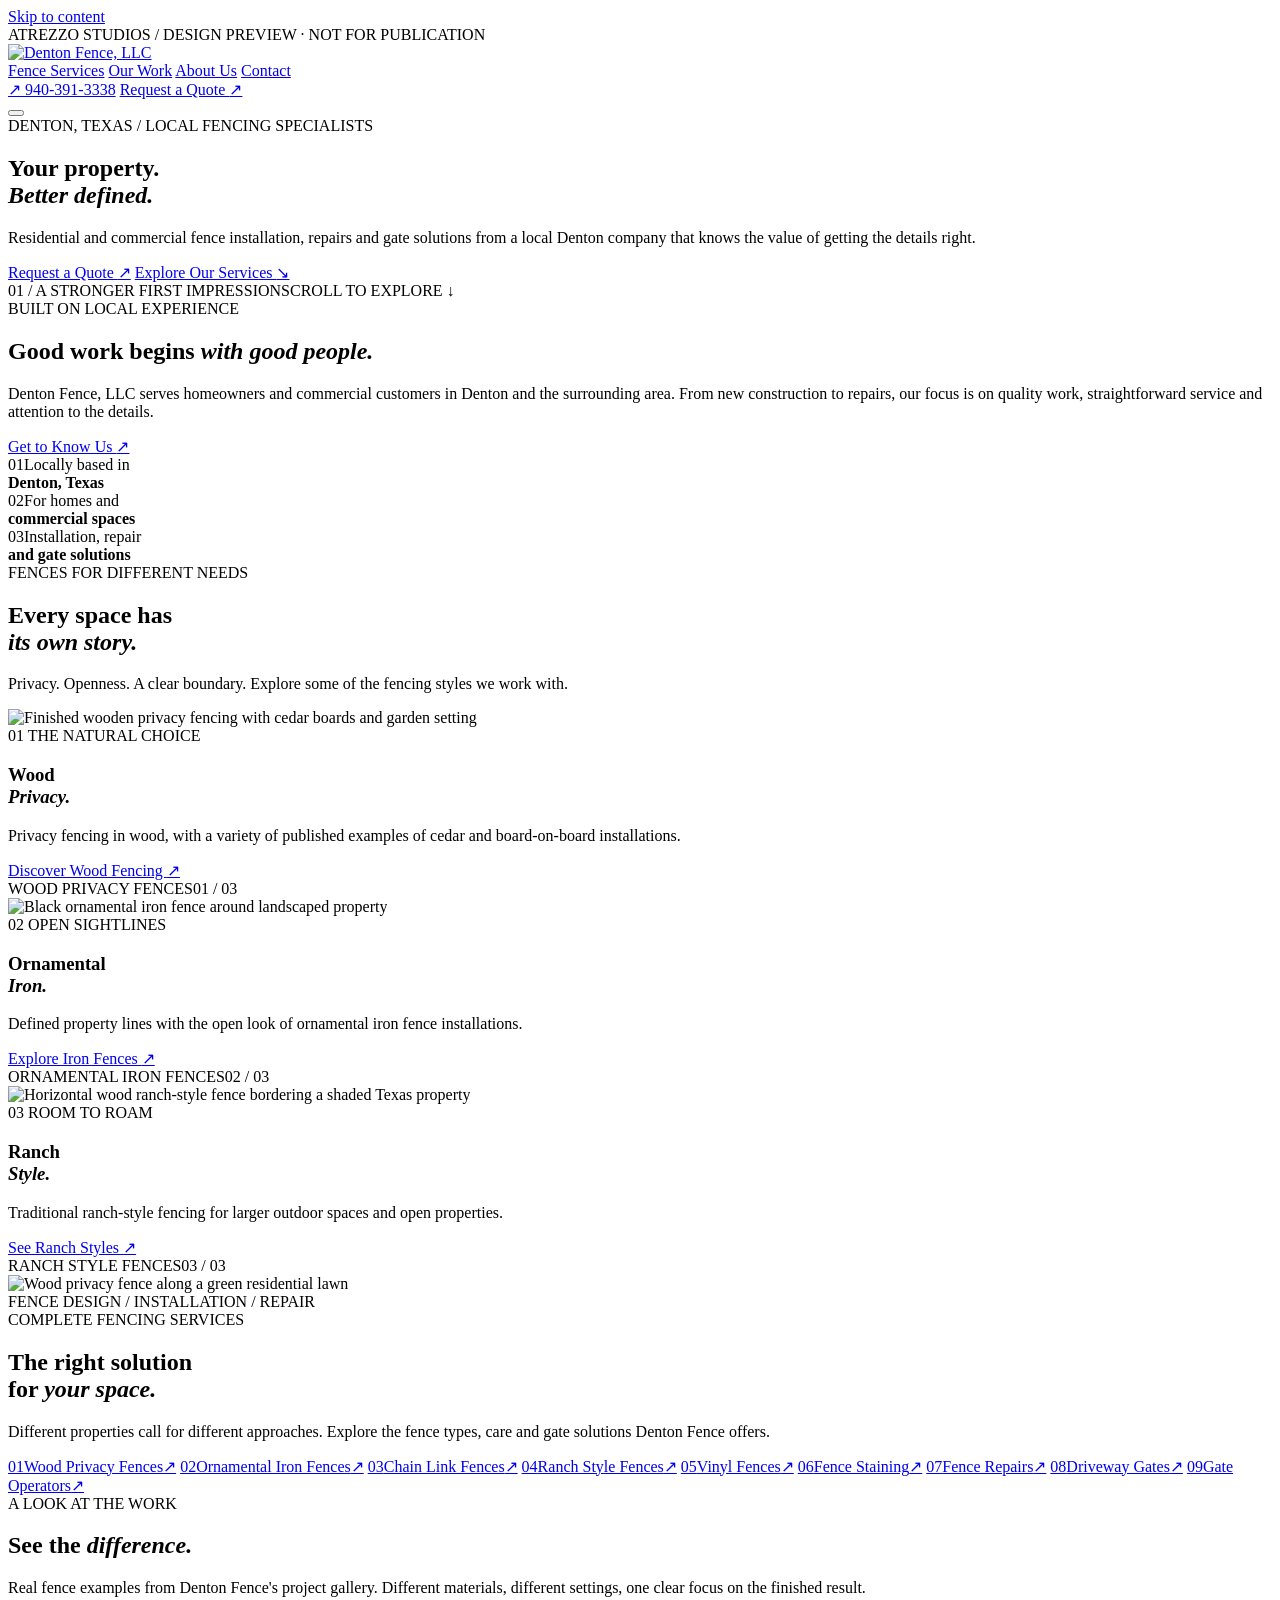
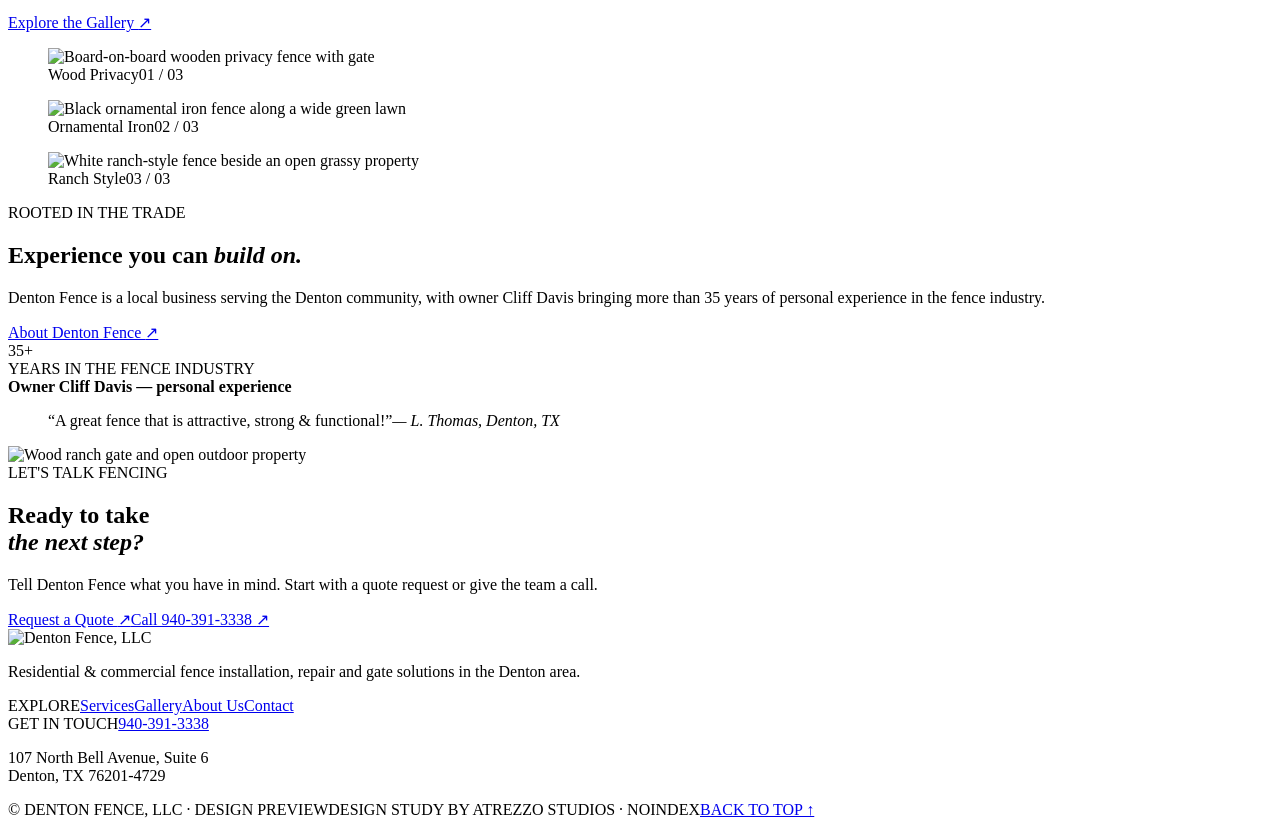
==== index.html @ 05d43ccb "feat: commit five primary pages including approved home" ====
<!DOCTYPE html>

<html lang="en">
<head>
<meta charset="utf-8"/>
<meta content="width=device-width, initial-scale=1" name="viewport"/>
<meta content="#0c3327" name="theme-color"/>
<meta content="noindex,nofollow,noarchive" name="robots"/>
<meta content="Explore a design preview for Denton Fence, LLC: residential and commercial fence installation, repair, gates, and fencing materials in Denton, Texas." name="description"/>
<meta content="Denton Fence, LLC | Home Design Preview" property="og:title"/>
<meta content="Atrezzo Studios design study. Not an authorized public website." property="og:description"/>
<meta content="website" property="og:type"/>
<meta content="assets/images/denton-tx-cedar-privacy-fence-hero.webp" property="og:image"/>
<title>Denton Fence, LLC — Fence Installation &amp; Repair in Denton, TX | Design Preview</title>
<link as="image" fetchpriority="high" href="assets/images/denton-tx-cedar-privacy-fence-hero.webp" rel="preload"/>
<link href="assets/styles.css" rel="stylesheet"/>
<script defer="" src="assets/app.js"></script>
</head>
<body>
<a class="skip-link" href="#main">Skip to content</a>
<div class="demo-notice" role="note">ATREZZO STUDIOS / DESIGN PREVIEW · NOT FOR PUBLICATION</div>
<header class="site-header" id="top">
<div class="header-inner">
<a aria-label="Denton Fence, LLC — home" class="brand" href="./">
<img alt="Denton Fence, LLC" decoding="async" height="128" src="assets/images/denton-fence-original-logo.png" width="250"/>
</a>
<nav aria-label="Main navigation" class="desktop-nav">
<a href="services/">Fence Services</a>
<a href="gallery/">Our Work</a>
<a href="about-us/">About Us</a>
<a href="contact/#quote-form">Contact</a>
</nav>
<div class="header-actions">
<a aria-label="Call Denton Fence at 940 391 3338" class="header-phone" href="tel:+19403913338"><span aria-hidden="true" class="phone-icon">↗</span> 940-391-3338</a>
<a class="header-cta" href="contact/#quote-form">Request a Quote <span aria-hidden="true">↗</span></a>
</div>
<button aria-controls="mobile-menu" aria-expanded="false" aria-label="Open navigation" class="menu-toggle" type="button"><span></span><span></span></button>
</div>
<nav aria-label="Mobile navigation" class="mobile-nav" hidden="" id="mobile-menu">
<a href="services/">Fence Services</a><a href="gallery/">Our Work</a><a href="about-us/">About Us</a><a href="contact/#quote-form">Contact</a>
<a class="mobile-call" href="tel:+19403913338">Call 940-391-3338 <span aria-hidden="true">↗</span></a>
</nav>
</header>
<main id="main">
<section aria-labelledby="hero-title" class="hero">
<div aria-hidden="true" class="hero-picture"></div>
<div aria-hidden="true" class="hero-shade"></div>
<div class="hero-content container">
<div class="eyebrow light"><span class="eyebrow-line"></span> DENTON, TEXAS <span class="eyebrow-dot">/</span> LOCAL FENCING SPECIALISTS</div>
<h1 id="hero-title">Your property.<br/><em>Better defined.</em></h1>
<p>Residential and commercial fence installation, repairs and gate solutions from a local Denton company that knows the value of getting the details right.</p>
<div class="hero-buttons">
<a class="button button-cream" href="contact/#quote-form">Request a Quote <span aria-hidden="true">↗</span></a>
<a class="button button-text-light" href="services/">Explore Our Services <span aria-hidden="true">↘</span></a>
</div>
</div>
<div class="hero-footer container"><span class="hero-position">01 / A STRONGER FIRST IMPRESSION</span><span class="hero-scroll">SCROLL TO EXPLORE <span aria-hidden="true" class="scroll-mark">↓</span></span></div>
<div aria-hidden="true" class="hero-bottom-rule"></div>
</section>
<section aria-labelledby="intro-title" class="intro section-pad" id="about">
<div class="container intro-grid">
<div class="intro-lead reveal">
<div class="eyebrow dark"><span class="eyebrow-line"></span> BUILT ON LOCAL EXPERIENCE</div>
<h2 id="intro-title">Good work begins <em>with good people.</em></h2>
</div>
<div class="intro-details reveal">
<p class="intro-main">Denton Fence, LLC serves homeowners and commercial customers in Denton and the surrounding area. From new construction to repairs, our focus is on quality work, straightforward service and attention to the details.</p>
<a class="text-link" href="about-us/">Get to Know Us <span aria-hidden="true">↗</span></a>
</div>
</div>
<div aria-label="Business facts" class="container intro-signals reveal">
<div><span class="signal-index">01</span><span>Locally based in<br/><strong>Denton, Texas</strong></span></div>
<div><span class="signal-index">02</span><span>For homes and<br/><strong>commercial spaces</strong></span></div>
<div><span class="signal-index">03</span><span>Installation, repair<br/><strong>and gate solutions</strong></span></div>
</div>
</section>
<section aria-labelledby="chapters-title" class="chapter-intro" id="services">
<div class="container chapter-heading">
<div class="eyebrow dark"><span class="eyebrow-line"></span> FENCES FOR DIFFERENT NEEDS</div>
<h2 id="chapters-title">Every space has<br/><em>its own story.</em></h2>
<p>Privacy. Openness. A clear boundary. Explore some of the fencing styles we work with.</p>
</div>
</section>
<div aria-label="Featured fencing styles" class="chapter-sequence">
<section aria-labelledby="chapter-wood-title" class="chapter chapter-wood" data-zoom="">
<img alt="Finished wooden privacy fencing with cedar boards and garden setting" class="chapter-photo" height="1050" loading="lazy" src="assets/images/denton-wood-privacy-fence-detail.webp" width="1400"/>
<div class="chapter-overlay"></div>
<div class="chapter-copy container">
<span class="chapter-counter">01 <span class="chapter-divider"></span> THE NATURAL CHOICE</span>
<h3 id="chapter-wood-title">Wood<br/><em>Privacy.</em></h3>
<p>Privacy fencing in wood, with a variety of published examples of cedar and board-on-board installations.</p>
<a class="scene-link" href="services/wood-privacy-fences/">Discover Wood Fencing <span aria-hidden="true">↗</span></a>
</div>
<div class="chapter-bottom container"><span>WOOD PRIVACY FENCES</span><span>01 / 03</span></div>
</section>
<section aria-labelledby="chapter-iron-title" class="chapter chapter-iron" data-zoom="">
<img alt="Black ornamental iron fence around landscaped property" class="chapter-photo" height="756" loading="lazy" src="assets/images/denton-ornamental-iron-fencing.webp" width="1008"/>
<div class="chapter-overlay"></div>
<div class="chapter-copy container">
<span class="chapter-counter">02 <span class="chapter-divider"></span> OPEN SIGHTLINES</span>
<h3 id="chapter-iron-title">Ornamental<br/><em>Iron.</em></h3>
<p>Defined property lines with the open look of ornamental iron fence installations.</p>
<a class="scene-link" href="services/ornamental-iron-fences/">Explore Iron Fences <span aria-hidden="true">↗</span></a>
</div>
<div class="chapter-bottom container"><span>ORNAMENTAL IRON FENCES</span><span>02 / 03</span></div>
</section>
<section aria-labelledby="chapter-ranch-title" class="chapter chapter-ranch" data-zoom="">
<img alt="Horizontal wood ranch-style fence bordering a shaded Texas property" class="chapter-photo" height="860" loading="lazy" src="assets/images/north-texas-ranch-style-wood-fence.webp" width="1147"/>
<div class="chapter-overlay"></div>
<div class="chapter-copy container">
<span class="chapter-counter">03 <span class="chapter-divider"></span> ROOM TO ROAM</span>
<h3 id="chapter-ranch-title">Ranch<br/><em>Style.</em></h3>
<p>Traditional ranch-style fencing for larger outdoor spaces and open properties.</p>
<a class="scene-link" href="services/ranch-style-fences/">See Ranch Styles <span aria-hidden="true">↗</span></a>
</div>
<div class="chapter-bottom container"><span>RANCH STYLE FENCES</span><span>03 / 03</span></div>
</section>
</div>
<section aria-labelledby="service-title" class="services-overview section-pad" id="service-list">
<div class="container service-grid">
<div class="service-portrait reveal">
<img alt="Wood privacy fence along a green residential lawn" height="960" loading="lazy" src="assets/images/denton-wood-fence-installation.webp" width="1280"/>
<div class="service-portrait-caption">FENCE DESIGN / INSTALLATION / REPAIR</div>
</div>
<div class="service-content">
<div class="eyebrow dark reveal"><span class="eyebrow-line"></span> COMPLETE FENCING SERVICES</div>
<h2 class="reveal" id="service-title">The right solution<br/>for <em>your space.</em></h2>
<p class="service-intro reveal">Different properties call for different approaches. Explore the fence types, care and gate solutions Denton Fence offers.</p>
<div aria-label="All fencing services" class="service-rows">
<a class="service-row" href="services/wood-privacy-fences/"><span class="service-no">01</span><span>Wood Privacy Fences</span><span aria-hidden="true" class="service-arr">↗</span></a>
<a class="service-row" href="services/ornamental-iron-fences/"><span class="service-no">02</span><span>Ornamental Iron Fences</span><span aria-hidden="true" class="service-arr">↗</span></a>
<a class="service-row" href="services/chain-link-fences/"><span class="service-no">03</span><span>Chain Link Fences</span><span aria-hidden="true" class="service-arr">↗</span></a>
<a class="service-row" href="services/ranch-style-fences/"><span class="service-no">04</span><span>Ranch Style Fences</span><span aria-hidden="true" class="service-arr">↗</span></a>
<a class="service-row" href="services/vinyl-fences/"><span class="service-no">05</span><span>Vinyl Fences</span><span aria-hidden="true" class="service-arr">↗</span></a>
<a class="service-row" href="services/fence-staining/"><span class="service-no">06</span><span>Fence Staining</span><span aria-hidden="true" class="service-arr">↗</span></a>
<a class="service-row" href="services/fence-repairs/"><span class="service-no">07</span><span>Fence Repairs</span><span aria-hidden="true" class="service-arr">↗</span></a>
<a class="service-row" href="services/driveway-gates/"><span class="service-no">08</span><span>Driveway Gates</span><span aria-hidden="true" class="service-arr">↗</span></a>
<a class="service-row" href="services/gate-operators/"><span class="service-no">09</span><span>Gate Operators</span><span aria-hidden="true" class="service-arr">↗</span></a>
</div>
</div>
</div>
</section>
<section aria-labelledby="work-title" class="gallery section-pad" id="work">
<div class="container gallery-header reveal">
<div><div class="eyebrow dark"><span class="eyebrow-line"></span> A LOOK AT THE WORK</div><h2 id="work-title">See the <em>difference.</em></h2></div>
<div class="gallery-header-right"><p>Real fence examples from Denton Fence's project gallery. Different materials, different settings, one clear focus on the finished result.</p><a class="text-link" href="gallery/">Explore the Gallery <span aria-hidden="true">↗</span></a></div>
</div>
<div class="container gallery-grid">
<figure class="gallery-item reveal"><img alt="Board-on-board wooden privacy fence with gate" height="900" loading="lazy" src="assets/images/denton-cedar-wood-gate-gallery.webp" width="1200"/><figcaption><span>Wood Privacy</span><span>01 / 03</span></figcaption></figure>
<figure class="gallery-item reveal"><img alt="Black ornamental iron fence along a wide green lawn" height="768" loading="lazy" src="assets/images/denton-black-ornamental-iron-fence.webp" width="1024"/><figcaption><span>Ornamental Iron</span><span>02 / 03</span></figcaption></figure>
<figure class="gallery-item reveal"><img alt="White ranch-style fence beside an open grassy property" height="756" loading="lazy" src="assets/images/texas-white-ranch-fence.webp" width="1138"/><figcaption><span>Ranch Style</span><span>03 / 03</span></figcaption></figure>
</div>
</section>
<section aria-labelledby="story-title" class="story section-pad" id="our-story">
<div class="container story-grid">
<div class="story-left reveal"><div class="eyebrow light"><span class="eyebrow-line"></span> ROOTED IN THE TRADE</div><h2 id="story-title">Experience you can <em>build on.</em></h2><p>Denton Fence is a local business serving the Denton community, with owner Cliff Davis bringing more than 35 years of personal experience in the fence industry.</p><a class="light-link" href="about-us/">About Denton Fence <span aria-hidden="true">↗</span></a></div>
<div class="story-right reveal"><div class="experience">35<span>+</span></div><div class="experience-label">YEARS IN THE FENCE INDUSTRY<br/><strong>Owner Cliff Davis — personal experience</strong></div><div class="story-rule"></div><blockquote>“A great fence that is attractive, strong &amp; functional!”<cite>— L. Thomas, Denton, TX</cite></blockquote></div>
</div>
</section>
<section aria-labelledby="contact-title" class="final-cta" id="contact">
<img alt="Wood ranch gate and open outdoor property" class="cta-photo" height="756" loading="lazy" src="assets/images/denton-ranch-wood-gate.webp" width="1008"/>
<div class="cta-overlay"></div>
<div class="container cta-content reveal"><div class="eyebrow light"><span class="eyebrow-line"></span> LET'S TALK FENCING</div><h2 id="contact-title">Ready to take<br/><em>the next step?</em></h2><p>Tell Denton Fence what you have in mind. Start with a quote request or give the team a call.</p><div class="cta-buttons"><a class="button button-cream" href="contact/#quote-form">Request a Quote <span aria-hidden="true">↗</span></a><a class="button button-outline" href="tel:+19403913338">Call 940-391-3338 <span aria-hidden="true">↗</span></a></div></div>
</section>
</main>
<footer class="footer">
<div class="container footer-inner"><div class="footer-brand"><img alt="Denton Fence, LLC" height="128" loading="lazy" src="assets/images/denton-fence-original-logo.png" width="250"/><p>Residential &amp; commercial fence installation, repair and gate solutions in the Denton area.</p></div><div class="footer-links"><div><span>EXPLORE</span><a href="services/">Services</a><a href="gallery/">Gallery</a><a href="about-us/">About Us</a><a href="contact/#quote-form">Contact</a></div><div><span>GET IN TOUCH</span><a href="tel:+19403913338">940-391-3338</a><p>107 North Bell Avenue, Suite 6<br/>Denton, TX 76201-4729</p></div></div></div>
<div class="container footer-bottom"><span>© DENTON FENCE, LLC · DESIGN PREVIEW</span><span>DESIGN STUDY BY ATREZZO STUDIOS · NOINDEX</span><a href="#top">BACK TO TOP ↑</a></div>
</footer>
</body>
</html>
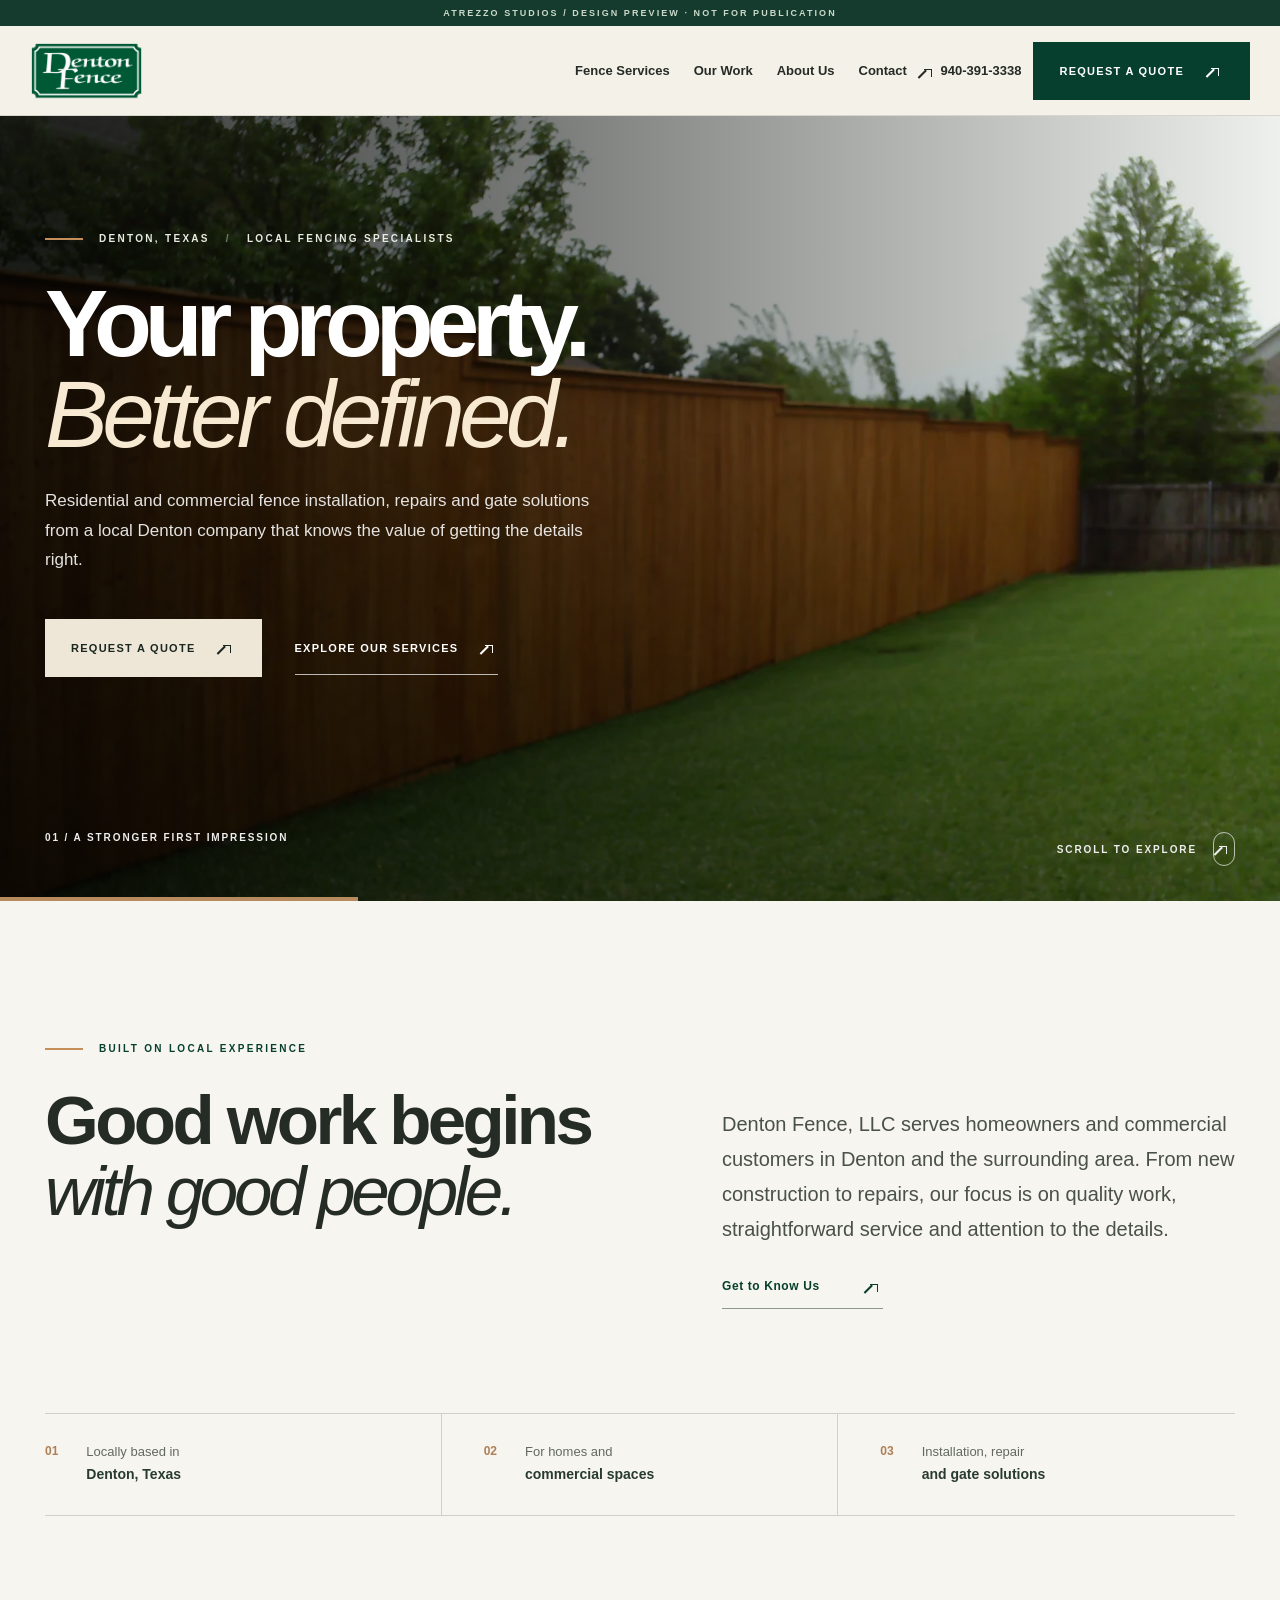
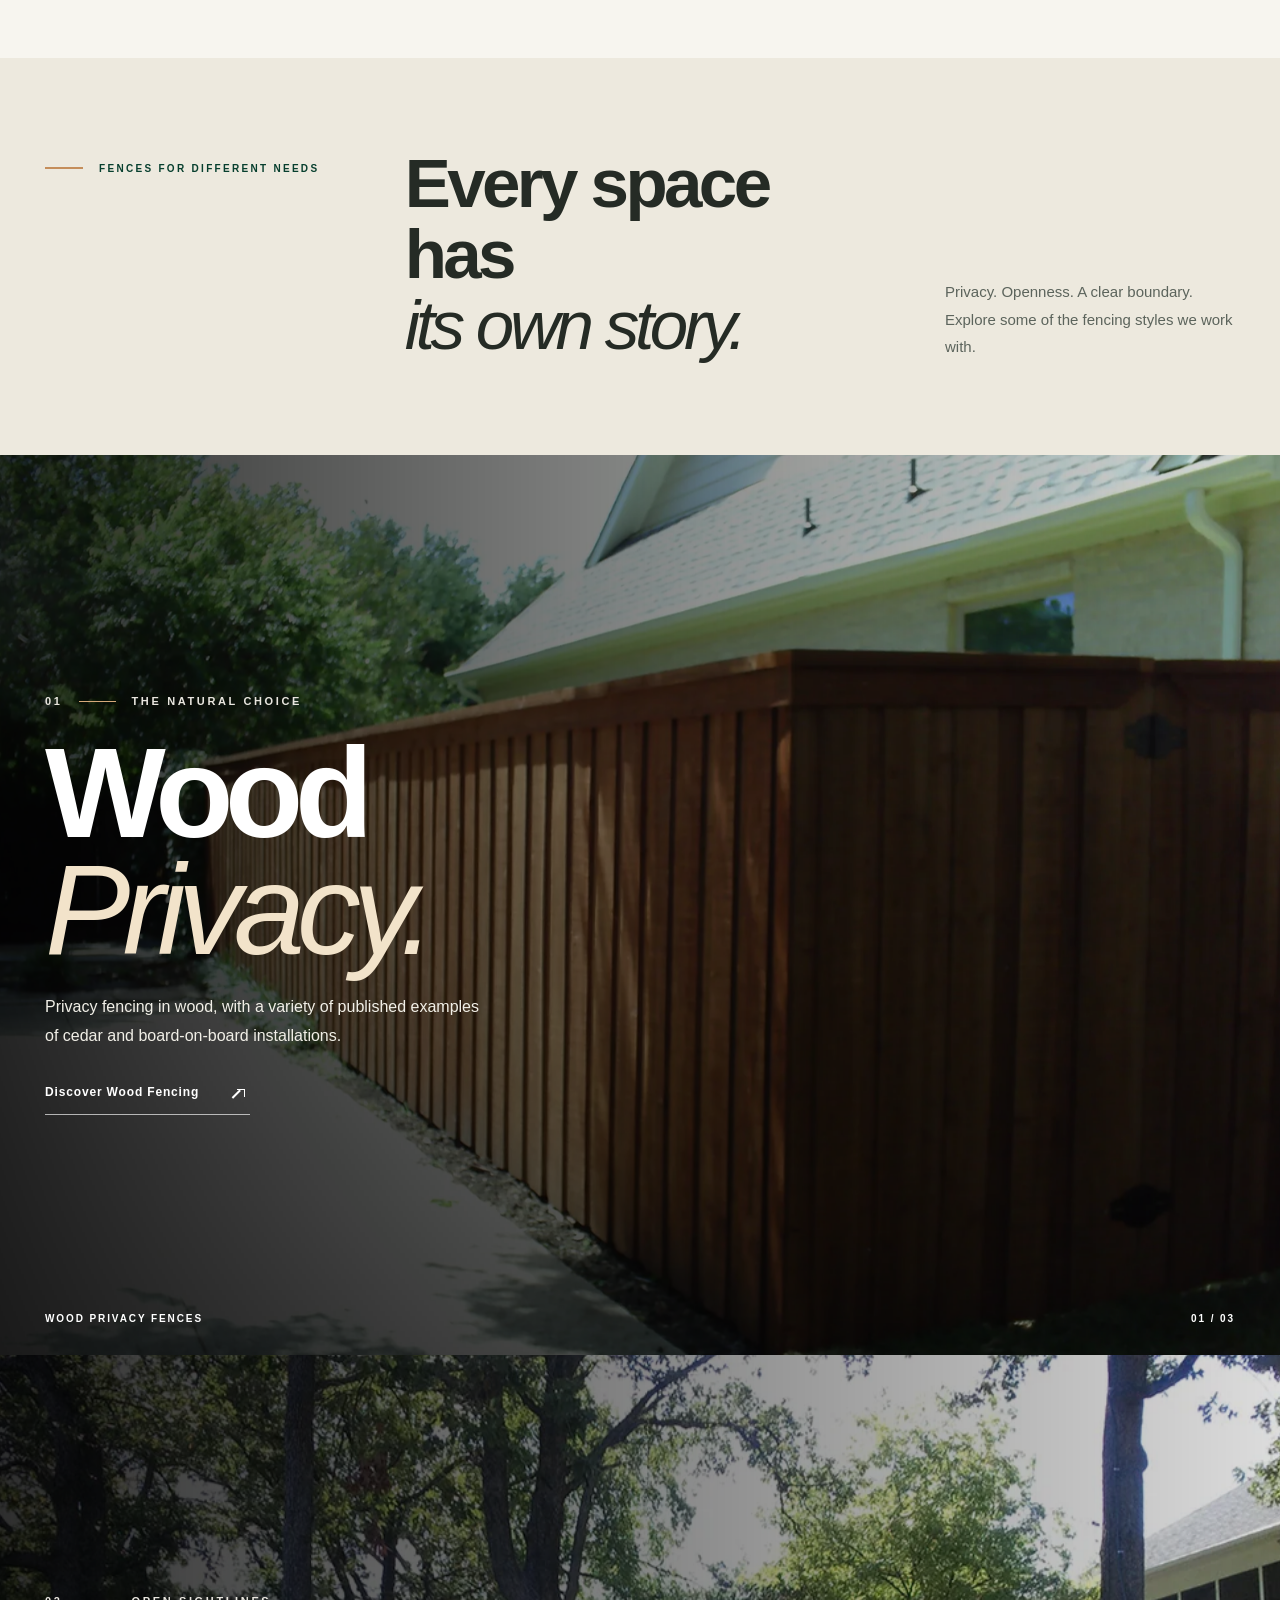
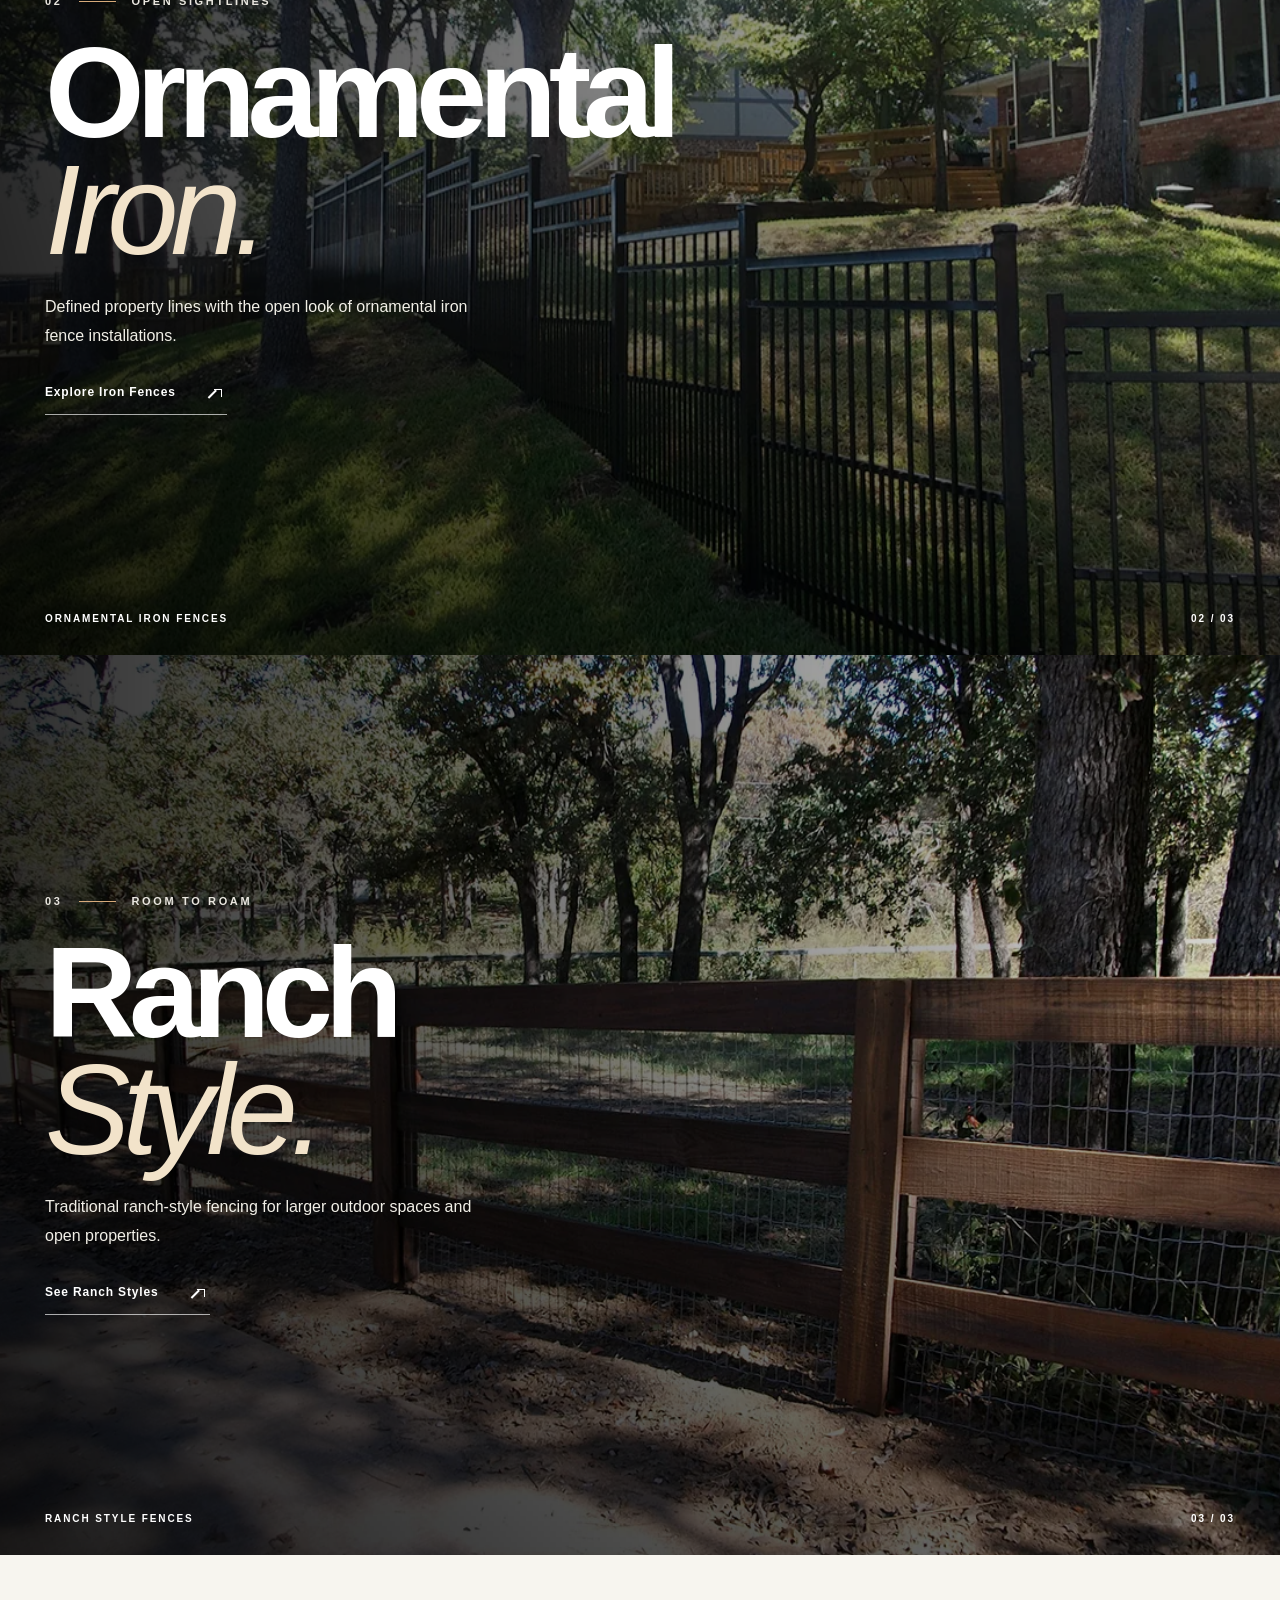
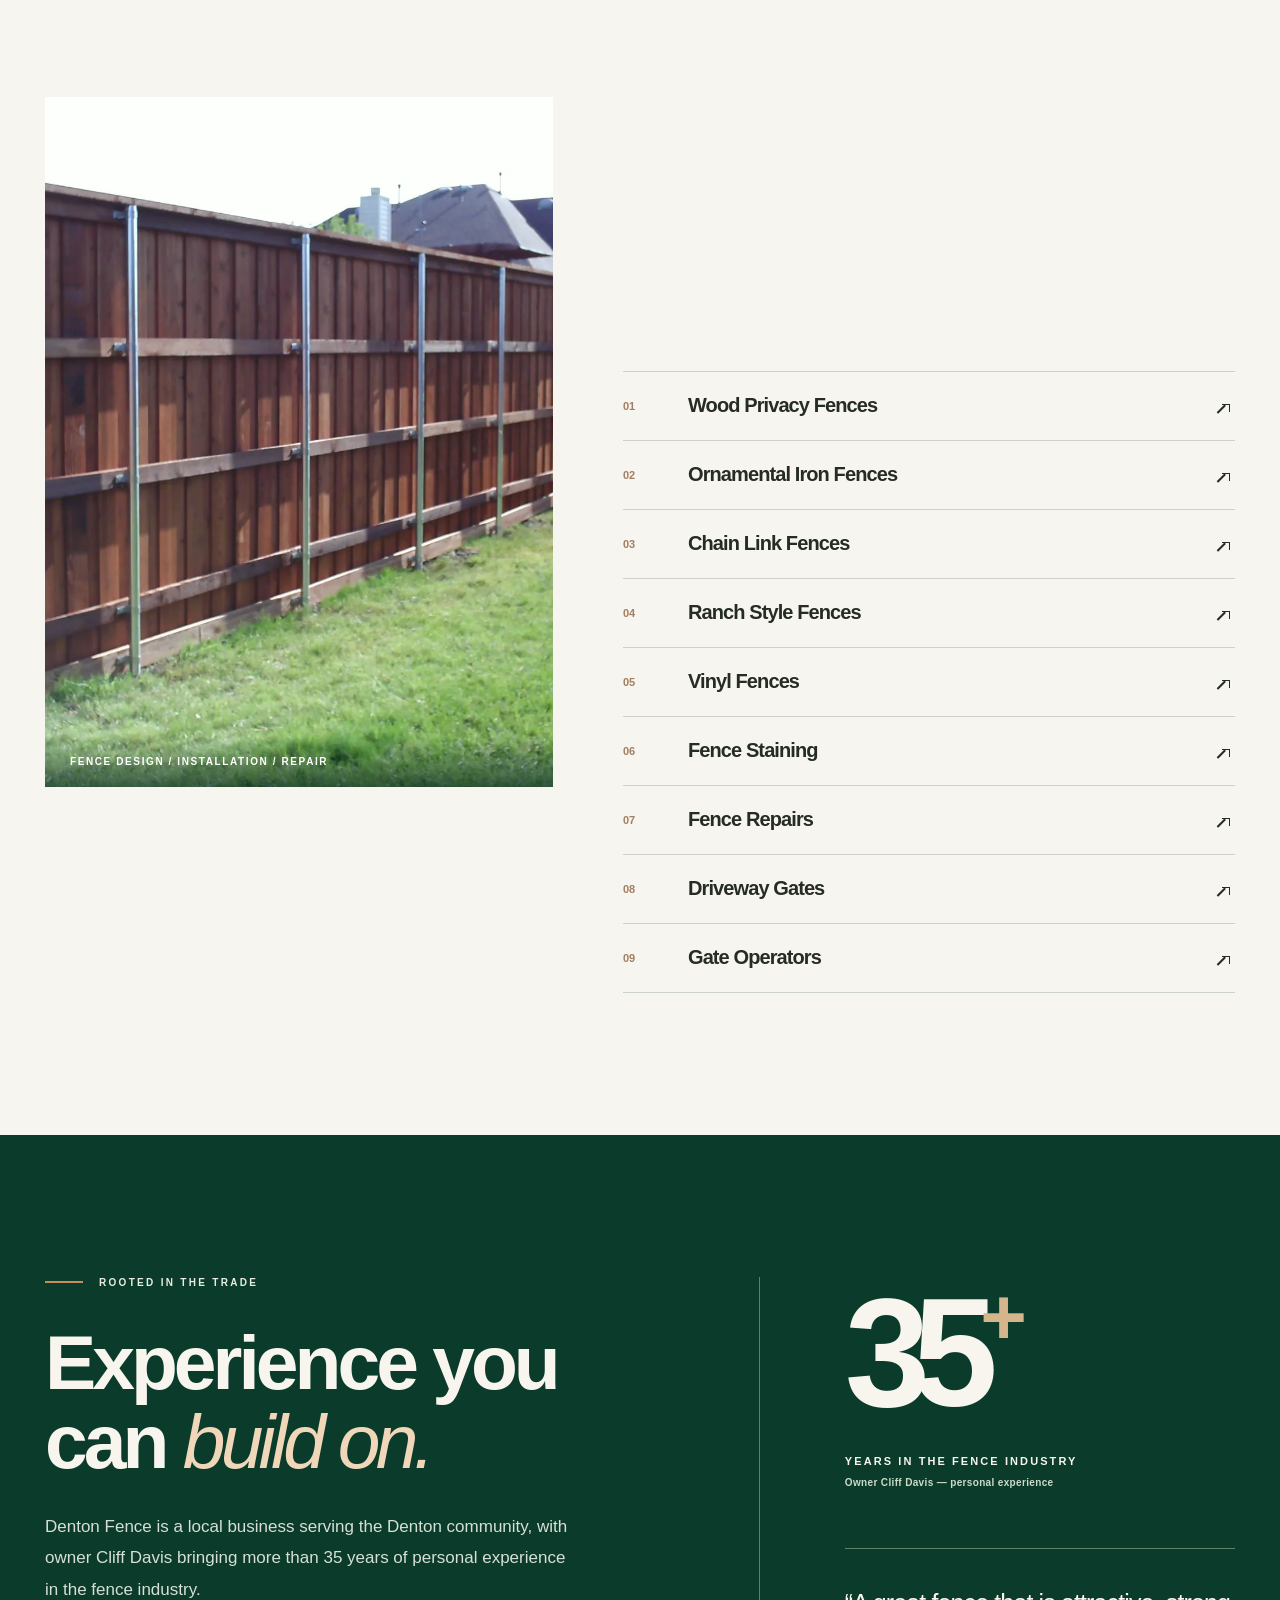
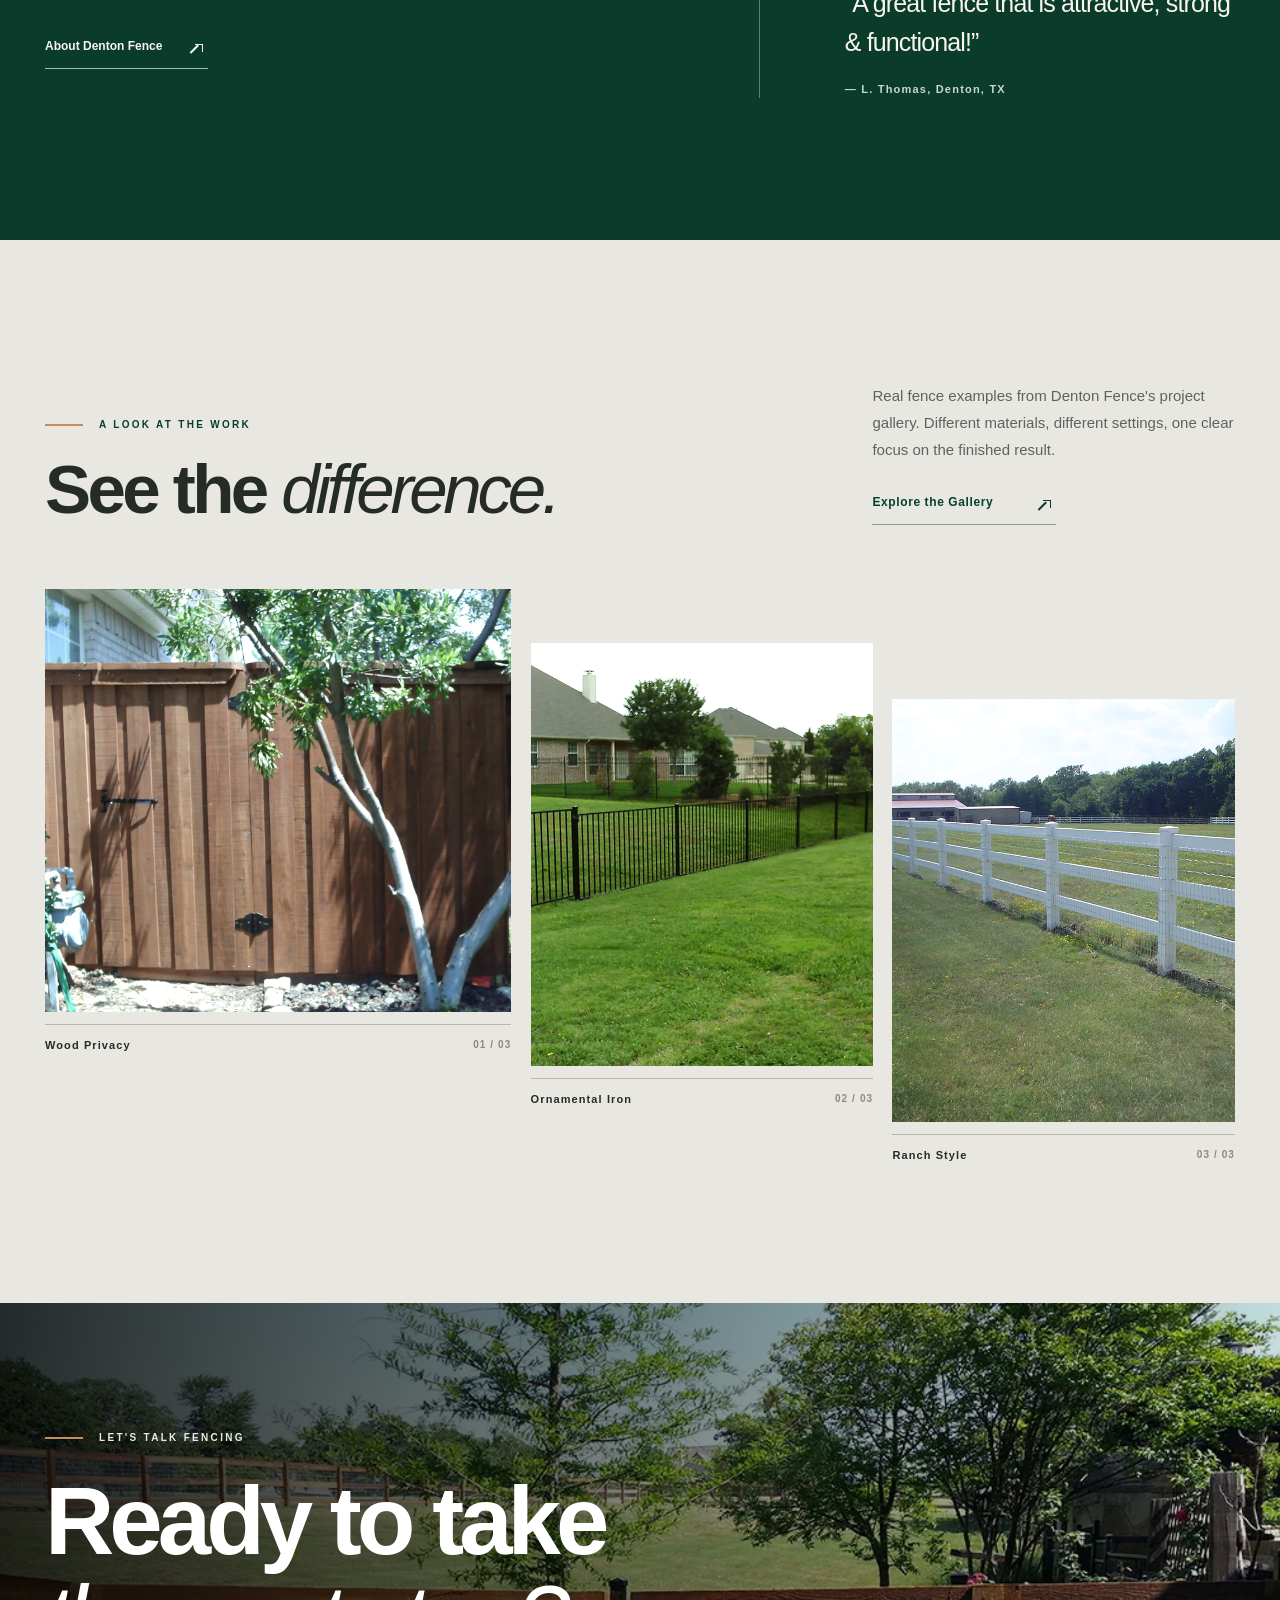
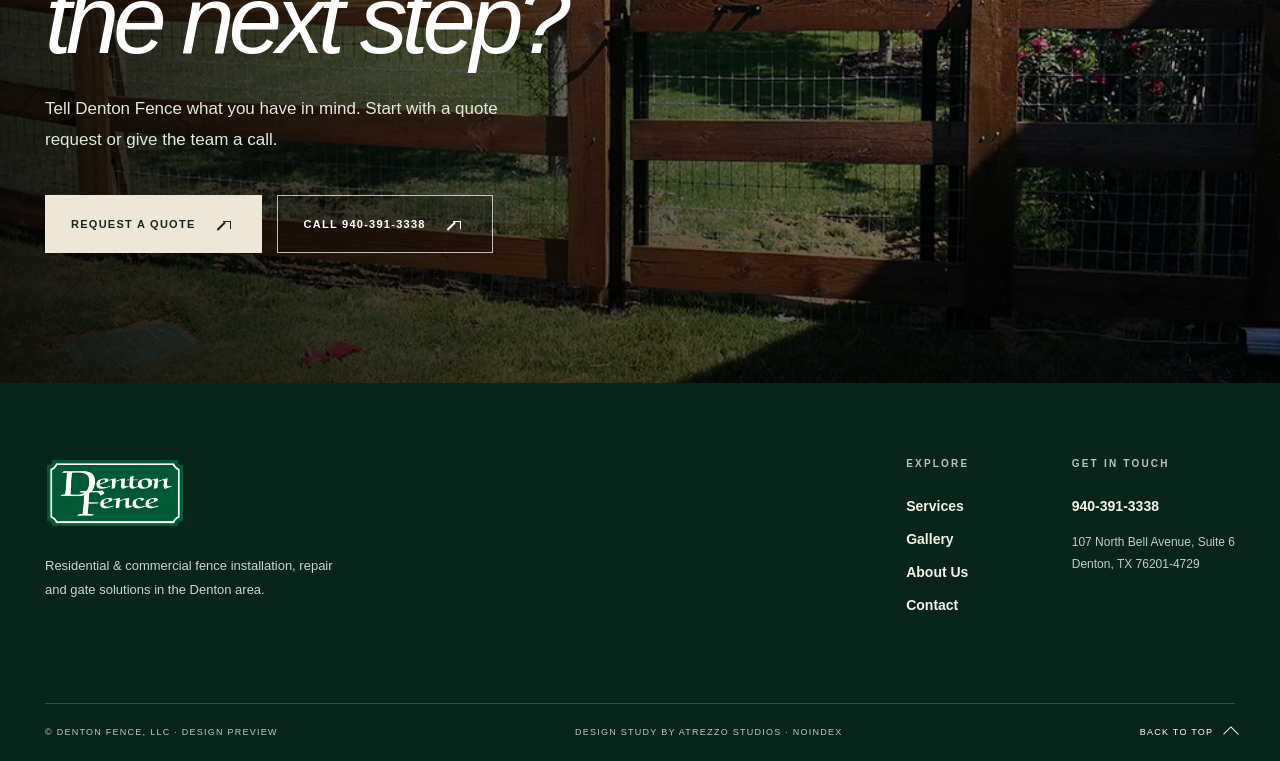
==== commit 8de362c9: "refine: modern quote entry, semantic icons, black photo scenes, updated gallery composition" ====
--- a/index.html
+++ b/index.html
@@ -15,7 +15,7 @@
 <link as="image" fetchpriority="high" href="assets/images/denton-tx-cedar-privacy-fence-hero.webp" rel="preload"/>
 <link href="assets/styles.css" rel="stylesheet"/>
 <script defer="" src="assets/app.js"></script>
-</head>
+<link rel="stylesheet" href="assets/refinements.css"/><script defer src="assets/refinements.js"></script></head>
 <body>
 <a class="skip-link" href="#main">Skip to content</a>
 <div class="demo-notice" role="note">ATREZZO STUDIOS / DESIGN PREVIEW · NOT FOR PUBLICATION</div>
@@ -31,14 +31,14 @@
 <a href="contact/#quote-form">Contact</a>
 </nav>
 <div class="header-actions">
-<a aria-label="Call Denton Fence at 940 391 3338" class="header-phone" href="tel:+19403913338"><span aria-hidden="true" class="phone-icon">↗</span> 940-391-3338</a>
-<a class="header-cta" href="contact/#quote-form">Request a Quote <span aria-hidden="true">↗</span></a>
+<a aria-label="Call Denton Fence at 940 391 3338" class="header-phone" href="tel:+19403913338"><span aria-hidden="true" class="phone-icon"><span class="ui-arrow" aria-hidden="true"></span></span> 940-391-3338</a>
+<a class="header-cta" href="contact/#quote-form">Request a Quote <span aria-hidden="true"><span class="ui-arrow" aria-hidden="true"></span></span></a>
 </div>
 <button aria-controls="mobile-menu" aria-expanded="false" aria-label="Open navigation" class="menu-toggle" type="button"><span></span><span></span></button>
 </div>
 <nav aria-label="Mobile navigation" class="mobile-nav" hidden="" id="mobile-menu">
 <a href="services/">Fence Services</a><a href="gallery/">Our Work</a><a href="about-us/">About Us</a><a href="contact/#quote-form">Contact</a>
-<a class="mobile-call" href="tel:+19403913338">Call 940-391-3338 <span aria-hidden="true">↗</span></a>
+<a class="mobile-call" href="tel:+19403913338">Call 940-391-3338 <span aria-hidden="true"><span class="ui-arrow" aria-hidden="true"></span></span></a>
 </nav>
 </header>
 <main id="main">
@@ -50,11 +50,11 @@
 <h1 id="hero-title">Your property.<br/><em>Better defined.</em></h1>
 <p>Residential and commercial fence installation, repairs and gate solutions from a local Denton company that knows the value of getting the details right.</p>
 <div class="hero-buttons">
-<a class="button button-cream" href="contact/#quote-form">Request a Quote <span aria-hidden="true">↗</span></a>
-<a class="button button-text-light" href="services/">Explore Our Services <span aria-hidden="true">↘</span></a>
+<a class="button button-cream" href="contact/#quote-form">Request a Quote <span aria-hidden="true"><span class="ui-arrow" aria-hidden="true"></span></span></a>
+<a class="button button-text-light" href="services/">Explore Our Services <span aria-hidden="true"><span class="ui-arrow" aria-hidden="true"></span></span></a>
 </div>
 </div>
-<div class="hero-footer container"><span class="hero-position">01 / A STRONGER FIRST IMPRESSION</span><span class="hero-scroll">SCROLL TO EXPLORE <span aria-hidden="true" class="scroll-mark">↓</span></span></div>
+<div class="hero-footer container"><span class="hero-position">01 / A STRONGER FIRST IMPRESSION</span><span class="hero-scroll">SCROLL TO EXPLORE <span aria-hidden="true" class="scroll-mark"><span class="ui-arrow" aria-hidden="true"></span></span></span></div>
 <div aria-hidden="true" class="hero-bottom-rule"></div>
 </section>
 <section aria-labelledby="intro-title" class="intro section-pad" id="about">
@@ -65,7 +65,7 @@
 </div>
 <div class="intro-details reveal">
 <p class="intro-main">Denton Fence, LLC serves homeowners and commercial customers in Denton and the surrounding area. From new construction to repairs, our focus is on quality work, straightforward service and attention to the details.</p>
-<a class="text-link" href="about-us/">Get to Know Us <span aria-hidden="true">↗</span></a>
+<a class="text-link" href="about-us/">Get to Know Us <span aria-hidden="true"><span class="ui-arrow" aria-hidden="true"></span></span></a>
 </div>
 </div>
 <div aria-label="Business facts" class="container intro-signals reveal">
@@ -89,7 +89,7 @@
 <span class="chapter-counter">01 <span class="chapter-divider"></span> THE NATURAL CHOICE</span>
 <h3 id="chapter-wood-title">Wood<br/><em>Privacy.</em></h3>
 <p>Privacy fencing in wood, with a variety of published examples of cedar and board-on-board installations.</p>
-<a class="scene-link" href="services/wood-privacy-fences/">Discover Wood Fencing <span aria-hidden="true">↗</span></a>
+<a class="scene-link" href="services/wood-privacy-fences/">Discover Wood Fencing <span aria-hidden="true"><span class="ui-arrow" aria-hidden="true"></span></span></a>
 </div>
 <div class="chapter-bottom container"><span>WOOD PRIVACY FENCES</span><span>01 / 03</span></div>
 </section>
@@ -100,7 +100,7 @@
 <span class="chapter-counter">02 <span class="chapter-divider"></span> OPEN SIGHTLINES</span>
 <h3 id="chapter-iron-title">Ornamental<br/><em>Iron.</em></h3>
 <p>Defined property lines with the open look of ornamental iron fence installations.</p>
-<a class="scene-link" href="services/ornamental-iron-fences/">Explore Iron Fences <span aria-hidden="true">↗</span></a>
+<a class="scene-link" href="services/ornamental-iron-fences/">Explore Iron Fences <span aria-hidden="true"><span class="ui-arrow" aria-hidden="true"></span></span></a>
 </div>
 <div class="chapter-bottom container"><span>ORNAMENTAL IRON FENCES</span><span>02 / 03</span></div>
 </section>
@@ -111,7 +111,7 @@
 <span class="chapter-counter">03 <span class="chapter-divider"></span> ROOM TO ROAM</span>
 <h3 id="chapter-ranch-title">Ranch<br/><em>Style.</em></h3>
 <p>Traditional ranch-style fencing for larger outdoor spaces and open properties.</p>
-<a class="scene-link" href="services/ranch-style-fences/">See Ranch Styles <span aria-hidden="true">↗</span></a>
+<a class="scene-link" href="services/ranch-style-fences/">See Ranch Styles <span aria-hidden="true"><span class="ui-arrow" aria-hidden="true"></span></span></a>
 </div>
 <div class="chapter-bottom container"><span>RANCH STYLE FENCES</span><span>03 / 03</span></div>
 </section>
@@ -127,23 +127,30 @@
 <h2 class="reveal" id="service-title">The right solution<br/>for <em>your space.</em></h2>
 <p class="service-intro reveal">Different properties call for different approaches. Explore the fence types, care and gate solutions Denton Fence offers.</p>
 <div aria-label="All fencing services" class="service-rows">
-<a class="service-row" href="services/wood-privacy-fences/"><span class="service-no">01</span><span>Wood Privacy Fences</span><span aria-hidden="true" class="service-arr">↗</span></a>
-<a class="service-row" href="services/ornamental-iron-fences/"><span class="service-no">02</span><span>Ornamental Iron Fences</span><span aria-hidden="true" class="service-arr">↗</span></a>
-<a class="service-row" href="services/chain-link-fences/"><span class="service-no">03</span><span>Chain Link Fences</span><span aria-hidden="true" class="service-arr">↗</span></a>
-<a class="service-row" href="services/ranch-style-fences/"><span class="service-no">04</span><span>Ranch Style Fences</span><span aria-hidden="true" class="service-arr">↗</span></a>
-<a class="service-row" href="services/vinyl-fences/"><span class="service-no">05</span><span>Vinyl Fences</span><span aria-hidden="true" class="service-arr">↗</span></a>
-<a class="service-row" href="services/fence-staining/"><span class="service-no">06</span><span>Fence Staining</span><span aria-hidden="true" class="service-arr">↗</span></a>
-<a class="service-row" href="services/fence-repairs/"><span class="service-no">07</span><span>Fence Repairs</span><span aria-hidden="true" class="service-arr">↗</span></a>
-<a class="service-row" href="services/driveway-gates/"><span class="service-no">08</span><span>Driveway Gates</span><span aria-hidden="true" class="service-arr">↗</span></a>
-<a class="service-row" href="services/gate-operators/"><span class="service-no">09</span><span>Gate Operators</span><span aria-hidden="true" class="service-arr">↗</span></a>
+<a class="service-row" href="services/wood-privacy-fences/"><span class="service-no">01</span><span>Wood Privacy Fences</span><span aria-hidden="true" class="service-arr"><span class="ui-arrow" aria-hidden="true"></span></span></a>
+<a class="service-row" href="services/ornamental-iron-fences/"><span class="service-no">02</span><span>Ornamental Iron Fences</span><span aria-hidden="true" class="service-arr"><span class="ui-arrow" aria-hidden="true"></span></span></a>
+<a class="service-row" href="services/chain-link-fences/"><span class="service-no">03</span><span>Chain Link Fences</span><span aria-hidden="true" class="service-arr"><span class="ui-arrow" aria-hidden="true"></span></span></a>
+<a class="service-row" href="services/ranch-style-fences/"><span class="service-no">04</span><span>Ranch Style Fences</span><span aria-hidden="true" class="service-arr"><span class="ui-arrow" aria-hidden="true"></span></span></a>
+<a class="service-row" href="services/vinyl-fences/"><span class="service-no">05</span><span>Vinyl Fences</span><span aria-hidden="true" class="service-arr"><span class="ui-arrow" aria-hidden="true"></span></span></a>
+<a class="service-row" href="services/fence-staining/"><span class="service-no">06</span><span>Fence Staining</span><span aria-hidden="true" class="service-arr"><span class="ui-arrow" aria-hidden="true"></span></span></a>
+<a class="service-row" href="services/fence-repairs/"><span class="service-no">07</span><span>Fence Repairs</span><span aria-hidden="true" class="service-arr"><span class="ui-arrow" aria-hidden="true"></span></span></a>
+<a class="service-row" href="services/driveway-gates/"><span class="service-no">08</span><span>Driveway Gates</span><span aria-hidden="true" class="service-arr"><span class="ui-arrow" aria-hidden="true"></span></span></a>
+<a class="service-row" href="services/gate-operators/"><span class="service-no">09</span><span>Gate Operators</span><span aria-hidden="true" class="service-arr"><span class="ui-arrow" aria-hidden="true"></span></span></a>
 </div>
 </div>
+</div>
+</section>
+
+<section aria-labelledby="story-title" class="story section-pad" id="our-story">
+<div class="container story-grid">
+<div class="story-left reveal"><div class="eyebrow light"><span class="eyebrow-line"></span> ROOTED IN THE TRADE</div><h2 id="story-title">Experience you can <em>build on.</em></h2><p>Denton Fence is a local business serving the Denton community, with owner Cliff Davis bringing more than 35 years of personal experience in the fence industry.</p><a class="light-link" href="about-us/">About Denton Fence <span aria-hidden="true"><span class="ui-arrow" aria-hidden="true"></span></span></a></div>
+<div class="story-right reveal"><div class="experience">35<span>+</span></div><div class="experience-label">YEARS IN THE FENCE INDUSTRY<br/><strong>Owner Cliff Davis — personal experience</strong></div><div class="story-rule"></div><blockquote>“A great fence that is attractive, strong &amp; functional!”<cite>— L. Thomas, Denton, TX</cite></blockquote></div>
 </div>
 </section>
 <section aria-labelledby="work-title" class="gallery section-pad" id="work">
 <div class="container gallery-header reveal">
 <div><div class="eyebrow dark"><span class="eyebrow-line"></span> A LOOK AT THE WORK</div><h2 id="work-title">See the <em>difference.</em></h2></div>
-<div class="gallery-header-right"><p>Real fence examples from Denton Fence's project gallery. Different materials, different settings, one clear focus on the finished result.</p><a class="text-link" href="gallery/">Explore the Gallery <span aria-hidden="true">↗</span></a></div>
+<div class="gallery-header-right"><p>Real fence examples from Denton Fence's project gallery. Different materials, different settings, one clear focus on the finished result.</p><a class="text-link" href="gallery/">Explore the Gallery <span aria-hidden="true"><span class="ui-arrow" aria-hidden="true"></span></span></a></div>
 </div>
 <div class="container gallery-grid">
 <figure class="gallery-item reveal"><img alt="Board-on-board wooden privacy fence with gate" height="900" loading="lazy" src="assets/images/denton-cedar-wood-gate-gallery.webp" width="1200"/><figcaption><span>Wood Privacy</span><span>01 / 03</span></figcaption></figure>
@@ -151,21 +158,15 @@
 <figure class="gallery-item reveal"><img alt="White ranch-style fence beside an open grassy property" height="756" loading="lazy" src="assets/images/texas-white-ranch-fence.webp" width="1138"/><figcaption><span>Ranch Style</span><span>03 / 03</span></figcaption></figure>
 </div>
 </section>
-<section aria-labelledby="story-title" class="story section-pad" id="our-story">
-<div class="container story-grid">
-<div class="story-left reveal"><div class="eyebrow light"><span class="eyebrow-line"></span> ROOTED IN THE TRADE</div><h2 id="story-title">Experience you can <em>build on.</em></h2><p>Denton Fence is a local business serving the Denton community, with owner Cliff Davis bringing more than 35 years of personal experience in the fence industry.</p><a class="light-link" href="about-us/">About Denton Fence <span aria-hidden="true">↗</span></a></div>
-<div class="story-right reveal"><div class="experience">35<span>+</span></div><div class="experience-label">YEARS IN THE FENCE INDUSTRY<br/><strong>Owner Cliff Davis — personal experience</strong></div><div class="story-rule"></div><blockquote>“A great fence that is attractive, strong &amp; functional!”<cite>— L. Thomas, Denton, TX</cite></blockquote></div>
-</div>
-</section>
 <section aria-labelledby="contact-title" class="final-cta" id="contact">
 <img alt="Wood ranch gate and open outdoor property" class="cta-photo" height="756" loading="lazy" src="assets/images/denton-ranch-wood-gate.webp" width="1008"/>
 <div class="cta-overlay"></div>
-<div class="container cta-content reveal"><div class="eyebrow light"><span class="eyebrow-line"></span> LET'S TALK FENCING</div><h2 id="contact-title">Ready to take<br/><em>the next step?</em></h2><p>Tell Denton Fence what you have in mind. Start with a quote request or give the team a call.</p><div class="cta-buttons"><a class="button button-cream" href="contact/#quote-form">Request a Quote <span aria-hidden="true">↗</span></a><a class="button button-outline" href="tel:+19403913338">Call 940-391-3338 <span aria-hidden="true">↗</span></a></div></div>
+<div class="container cta-content reveal"><div class="eyebrow light"><span class="eyebrow-line"></span> LET'S TALK FENCING</div><h2 id="contact-title">Ready to take<br/><em>the next step?</em></h2><p>Tell Denton Fence what you have in mind. Start with a quote request or give the team a call.</p><div class="cta-buttons"><a class="button button-cream" href="contact/#quote-form">Request a Quote <span aria-hidden="true"><span class="ui-arrow" aria-hidden="true"></span></span></a><a class="button button-outline" href="tel:+19403913338">Call 940-391-3338 <span aria-hidden="true"><span class="ui-arrow" aria-hidden="true"></span></span></a></div></div>
 </section>
 </main>
 <footer class="footer">
 <div class="container footer-inner"><div class="footer-brand"><img alt="Denton Fence, LLC" height="128" loading="lazy" src="assets/images/denton-fence-original-logo.png" width="250"/><p>Residential &amp; commercial fence installation, repair and gate solutions in the Denton area.</p></div><div class="footer-links"><div><span>EXPLORE</span><a href="services/">Services</a><a href="gallery/">Gallery</a><a href="about-us/">About Us</a><a href="contact/#quote-form">Contact</a></div><div><span>GET IN TOUCH</span><a href="tel:+19403913338">940-391-3338</a><p>107 North Bell Avenue, Suite 6<br/>Denton, TX 76201-4729</p></div></div></div>
-<div class="container footer-bottom"><span>© DENTON FENCE, LLC · DESIGN PREVIEW</span><span>DESIGN STUDY BY ATREZZO STUDIOS · NOINDEX</span><a href="#top">BACK TO TOP ↑</a></div>
+<div class="container footer-bottom"><span>© DENTON FENCE, LLC · DESIGN PREVIEW</span><span>DESIGN STUDY BY ATREZZO STUDIOS · NOINDEX</span><a href="#top">BACK TO TOP <span class="ui-up" aria-hidden="true"></span></a></div>
 </footer>
 </body>
 </html>
--- a/assets/styles.css
+++ b/assets/styles.css
@@ -0,0 +1,24 @@
+:root{--forest:#073f2e;--deep:#09291f;--forest-dark:#07291e;--cream:#f4f1e9;--paper:#f7f5ef;--warm:#e6e0d3;--ink:#252b25;--brown:#b88660;--line:rgba(19,55,41,.19);--white:#fff;--container:1300px;--header-h:89px}
+*,*::before,*::after{box-sizing:border-box}html{scroll-behavior:smooth;scroll-padding-top:95px}body{margin:0;color:var(--ink);background:var(--paper);font-family:'Arial','Helvetica Neue',sans-serif;-webkit-font-smoothing:antialiased}a{color:inherit;text-decoration:none}button{font:inherit}img{max-width:100%;height:auto;display:block}h1,h2,h3,p,figure,blockquote{margin:0}h1,h2,h3{font-weight:650;letter-spacing:-.052em;line-height:1.03}h1 em,h2 em,h3 em{font-style:italic;font-weight:400;letter-spacing:-.062em}a:focus-visible,button:focus-visible{outline:3px solid #efb66b;outline-offset:5px}.container{width:min(var(--container),calc(100% - 112px));margin-inline:auto}.section-pad{padding-block:142px}.skip-link{position:fixed;z-index:99;top:-200px;left:10px;padding:15px;background:#fff;color:#111}.skip-link:focus{top:10px}.demo-notice{height:26px;display:flex;align-items:center;justify-content:center;text-align:center;background:#143b2e;color:#cad9c9;font:700 9px/1 Arial,sans-serif;letter-spacing:.23em}.site-header{position:relative;z-index:60;background:var(--cream);border-bottom:1px solid #d8d5cb}.header-inner{height:var(--header-h);max-width:1580px;margin:auto;padding:0 45px;display:flex;align-items:center;gap:28px}.brand{display:block;flex:none}.brand img{height:66px;width:auto}.desktop-nav{display:flex;align-items:center;gap:33px;margin-left:auto}.desktop-nav a{font-size:13px;font-weight:700;white-space:nowrap;transition:color .2s}.desktop-nav a:hover{color:#8c6039}.header-actions{display:flex;gap:22px;align-items:center;margin-left:13px}.header-phone{font-weight:700;white-space:nowrap;font-size:13px}.phone-icon{font-size:15px}.header-cta{color:#fff;background:var(--forest);font-size:12px;font-weight:700;letter-spacing:.035em;padding:18px 22px;display:flex;gap:20px;align-items:center;white-space:nowrap;transition:background .25s}.header-cta:hover{background:#125f45}.menu-toggle{display:none}.mobile-nav[hidden]{display:none!important}.mobile-nav{display:none}
+/* Hero / landscape first. */
+.hero{min-height:max(670px,calc(100svh - 115px));height:min(870px,calc(100svh - 115px));position:relative;isolation:isolate;overflow:hidden;color:white;background:#294331}.hero-picture{position:absolute;inset:0;z-index:-2;background-image:url('images/denton-tx-cedar-privacy-fence-hero.webp');background-size:cover;background-position:center 55%;transform:scale(1.035)}.hero-shade{z-index:-1;position:absolute;inset:0;background:linear-gradient(90deg,rgba(3,29,21,.93) 0%,rgba(3,30,21,.79) 28%,rgba(3,30,21,.23) 70%,rgba(3,30,21,.1) 100%),linear-gradient(0deg,rgba(3,22,15,.43),transparent 35%)}.hero-content{padding-block:clamp(110px,13vh,176px) 130px;position:relative}.eyebrow{font-size:10px;font-weight:800;letter-spacing:.23em;display:flex;align-items:center;gap:16px;text-transform:uppercase}.eyebrow.light{color:#e7ece1}.eyebrow.dark{color:var(--forest)}.eyebrow-line{background:#c58e5b;display:inline-block;width:38px;height:2px;flex:none}.eyebrow-dot{opacity:.45}.hero h1{font-size:clamp(68px,7.4vw,121px);max-width:1130px;margin:34px 0 26px;letter-spacing:-.075em;line-height:.96}.hero h1 em{color:#f7e9d2}.hero p{max-width:550px;color:rgba(255,255,255,.88);font-size:17px;line-height:1.75;font-weight:400}.hero-buttons{display:flex;align-items:center;gap:33px;margin-top:44px}.button{display:inline-flex;gap:35px;justify-content:space-between;align-items:center;padding:20px 24px;font-size:12px;font-weight:800;letter-spacing:.05em;transition:transform .22s,background .22s,color .22s;min-height:60px}.button:hover{transform:translateY(-3px)}.button-cream{background:#f0e9d9;color:#183428}.button-cream:hover{background:#fff}.button-text-light{padding-inline:0;color:#fff;border-bottom:1px solid rgba(255,255,255,.7)}.button-outline{border:1px solid rgba(255,255,255,.7);color:#fff}.button-outline:hover{background:rgba(255,255,255,.1)}.hero-footer{position:absolute;bottom:35px;left:50%;transform:translateX(-50%);display:flex;justify-content:space-between;gap:20px;font-size:10px;letter-spacing:.19em;font-weight:700;color:#eee}.hero-scroll{display:flex;align-items:center;gap:16px}.scroll-mark{height:34px;width:22px;border:1px solid #ffffffa6;border-radius:16px;display:grid;place-items:center;font-size:13px}.hero-bottom-rule{position:absolute;bottom:0;left:0;height:4px;background:#b88b5e;width:28%}
+/* Local position + material in the text, not repetitive cards. */
+.intro{background:var(--paper)}.intro-grid{display:grid;grid-template-columns:1.07fr 1fr;gap:clamp(90px,10vw,180px);align-items:start}.intro h2,.chapter-heading h2,.services-overview h2,.gallery h2{font-size:clamp(50px,5.4vw,83px);margin-top:31px}.intro h2{max-width:670px}.intro-details{padding-top:64px}.intro-main{font-size:20px;line-height:1.75;color:#495149;max-width:560px}.text-link{display:inline-flex;gap:38px;border-bottom:1px solid #8a998e;margin-top:32px;padding:0 0 13px;color:var(--forest);font-size:12px;letter-spacing:.05em;font-weight:800;transition:gap .22s}.text-link:hover{gap:51px}.intro-signals{display:grid;grid-template-columns:repeat(3,1fr);margin-top:104px;border-top:1px solid var(--line);border-bottom:1px solid var(--line)}.intro-signals>div{display:flex;align-items:start;gap:28px;padding:28px 25px 29px 0;border-right:1px solid var(--line);font-size:13px;line-height:1.6;color:#626960}.intro-signals>div:not(:first-child){padding-left:42px}.intro-signals>div:last-child{border-right:0}.intro-signals strong{font-size:14px;color:#283b30}.signal-index{font-weight:800;color:#ae7f57;font-size:12px}
+/* The one editorial immersion on this home. */
+.chapter-intro{background:#ede9de;padding:90px 0 94px}.chapter-heading{display:grid;grid-template-columns:1fr 1.45fr 1fr;gap:35px;align-items:end}.chapter-heading .eyebrow{align-self:start;margin-top:15px}.chapter-heading h2{margin:0}.chapter-heading p{color:#5c645c;line-height:1.85;font-size:15px;max-width:290px;margin-left:auto}.chapter-sequence{position:relative;background:#071f17}.chapter{position:sticky;top:0;height:100svh;min-height:590px;isolation:isolate;overflow:hidden;color:#fff;--photo-scale:1.04}.chapter-photo{position:absolute;inset:0;width:100%;height:100%;object-fit:cover;object-position:center;z-index:-2;transform:scale(var(--photo-scale));will-change:transform}.chapter-wood .chapter-photo{object-position:center 52%}.chapter-iron .chapter-photo{object-position:center 48%}.chapter-ranch .chapter-photo{object-position:center 45%}.chapter-overlay{position:absolute;inset:0;z-index:-1;background:linear-gradient(90deg,rgba(2,31,20,.88),rgba(2,31,20,.52) 47%,rgba(2,31,20,.05) 100%),linear-gradient(0deg,#09271b6b,transparent 42%)}.chapter-copy{position:relative;min-height:100%;display:flex;flex-direction:column;align-items:start;justify-content:center;padding-block:95px}.chapter-counter{font-size:11px;letter-spacing:.24em;font-weight:800;display:flex;align-items:center;gap:16px;color:#e9e6df}.chapter-divider{width:37px;height:1px;background:#d6aa7a}.chapter h3{font-size:clamp(84px,10vw,160px);line-height:.91;letter-spacing:-.065em;margin:28px 0 25px}.chapter h3 em{color:#f2e3ca}.chapter p{max-width:445px;font-size:16px;line-height:1.77;color:#f1efe7}.scene-link{display:inline-flex;align-items:center;gap:35px;margin-top:34px;padding-bottom:14px;border-bottom:1px solid rgba(255,255,255,.65);font-size:12px;font-weight:800;letter-spacing:.07em}.scene-link:hover{gap:45px}.chapter-bottom{position:absolute;bottom:31px;left:50%;transform:translateX(-50%);display:flex;justify-content:space-between;font-size:10px;letter-spacing:.19em;font-weight:700}
+/* Services page index with editorial rhythm. */
+.services-overview{background:var(--paper)}.service-grid{display:grid;grid-template-columns:minmax(340px,.83fr) minmax(420px,1fr);column-gap:clamp(85px,11vw,178px);align-items:start}.service-portrait{position:sticky;top:45px;align-self:start;height:690px;max-height:calc(100vh - 90px);overflow:hidden;background:#ded8cb}.service-portrait img{width:100%;height:100%;object-fit:cover;object-position:center}.service-portrait-caption{position:absolute;bottom:0;left:0;right:0;padding:20px 25px;background:linear-gradient(0deg,#09291fb5,transparent);color:#fff;font-size:10px;font-weight:800;letter-spacing:.16em}.services-overview h2{margin-top:26px;font-size:clamp(51px,4.2vw,72px)}.service-intro{max-width:520px;margin-top:24px;margin-bottom:44px;font-size:16px;line-height:1.8;color:#656b62}.service-rows{border-top:1px solid var(--line)}.service-row{min-height:69px;display:grid;grid-template-columns:43px 1fr 24px;align-items:center;gap:22px;border-bottom:1px solid var(--line);transition:padding .25s,color .25s}.service-row:hover{padding-left:10px;color:#0b6748}.service-row>span:nth-child(2){font-size:20px;font-weight:700;letter-spacing:-.045em}.service-no{font-size:11px;color:#a27f63;font-weight:800}.service-arr{text-align:right;font-size:21px;font-weight:400}.service-note{font-size:11px;line-height:1.6;margin-top:19px;color:#768076}
+/* Photograph gallery, intentionally not cards. */
+.gallery{background:#eee9df}.gallery-header{display:grid;grid-template-columns:1.3fr .65fr;gap:130px;align-items:end}.gallery h2{margin-top:24px}.gallery-header-right p{font-size:15px;line-height:1.8;color:#5a655d}.gallery-grid{margin-top:64px;display:grid;grid-template-columns:1.13fr .83fr .83fr;gap:20px;align-items:stretch}.gallery-item{min-width:0}.gallery-item img{width:100%;height:425px;object-fit:cover;background:#d0d0c0}.gallery-item:nth-child(2) img{object-position:50% 50%}.gallery-item:nth-child(3) img{object-position:45% 50%}.gallery-item figcaption{padding-top:17px;display:flex;justify-content:space-between;gap:10px;font-size:11px;letter-spacing:.08em;font-weight:800}.gallery-item figcaption span:last-child{font-size:10px;color:#8c8a80}
+.story{background:#0b3b2b;color:#f7f5ed}.story-grid{display:grid;grid-template-columns:1fr .85fr;gap:clamp(80px,12vw,180px)}.story h2{font-size:clamp(61px,6vw,99px);margin-top:35px}.story h2 em{color:#f0d7b9}.story-left>p{font-size:17px;line-height:1.85;color:#d6e0d6;max-width:535px;margin-top:30px}.light-link{display:inline-flex;gap:30px;border-bottom:1px solid #a0bdac;padding-bottom:13px;font-size:12px;font-weight:800;margin-top:34px}.story-right{border-left:1px solid #59816c;padding-left:85px}.experience{font-size:clamp(120px,12vw,190px);letter-spacing:-.115em;font-weight:800;line-height:1}.experience span{font-size:.52em;vertical-align:top;letter-spacing:-.05em;color:#d5b58b}.experience-label{font-size:11px;letter-spacing:.19em;line-height:1.9;margin-top:21px;font-weight:800}.experience-label strong{color:#ccdbc8;font-size:10px;letter-spacing:.035em}.story-rule{height:1px;background:#59816c;margin:55px 0 35px}.story blockquote{font-size:25px;line-height:1.55;letter-spacing:-.035em;max-width:440px}.story cite{display:block;margin-top:20px;font-size:11px;letter-spacing:.11em;font-weight:800;font-style:normal;color:#c8d9cc}
+/* CTA last cinematic beat. */
+.final-cta{min-height:680px;position:relative;isolation:isolate;display:flex;align-items:center;color:#fff;overflow:hidden;background:#102b22}.cta-photo{position:absolute;width:100%;height:100%;inset:0;object-fit:cover;object-position:center 48%;z-index:-2}.cta-overlay{position:absolute;inset:0;background:linear-gradient(90deg,#09281fe8 0%,#09281fc4 45%,#09281f3b 95%),linear-gradient(0deg,#11261a7c,transparent 65%);z-index:-1}.cta-content{padding-block:100px}.final-cta h2{font-size:clamp(72px,7.5vw,117px);margin:29px 0 24px}.final-cta p{font-size:17px;line-height:1.8;max-width:500px;color:#e1e9dd}.cta-buttons{display:flex;flex-wrap:wrap;align-items:center;gap:15px;margin-top:40px}.contact-disclaimer{font-size:11px!important;color:#b5c9b7!important;margin-top:24px!important}
+.footer{background:#09241b;color:#f4f1e8}.footer-inner{display:flex;justify-content:space-between;gap:80px;padding-block:75px 90px}.footer-brand img{width:140px;height:auto}.footer-brand p{font-size:13px;max-width:290px;line-height:1.8;color:#c7d6c9;margin-top:25px}.footer-links{display:flex;gap:clamp(65px,8vw,130px)}.footer-links>div{display:flex;flex-direction:column;align-items:start;gap:17px}.footer-links>div>span{font-size:10px;letter-spacing:.22em;font-weight:800;color:#b9c5b6;margin-bottom:12px}.footer-links a{font-size:14px;font-weight:700}.footer-links a:hover{color:#ecc39c}.footer-links p{font-size:12px;line-height:1.85;color:#bccfc1}.footer-bottom{border-top:1px solid #315243;padding-block:23px;display:flex;align-items:center;justify-content:space-between;gap:15px;font-size:9px;letter-spacing:.14em;color:#b9cabc}.footer-bottom a{color:white}
+/* Enhancement is optional and never hides content without feature detection. */
+.enhanced .reveal{opacity:0;transform:translateY(28px);transition:opacity .9s cubic-bezier(.2,.7,.2,1),transform .9s cubic-bezier(.2,.7,.2,1)}.enhanced .reveal.is-visible{opacity:1;transform:none}.gallery-item:nth-child(2){transition-delay:.13s}.gallery-item:nth-child(3){transition-delay:.26s}
+@media(max-width:1370px){.container{width:calc(100% - 90px)}.header-inner{padding-inline:30px;gap:14px}.desktop-nav{gap:24px}.header-actions{gap:12px;margin-left:0}.header-cta{padding-inline:17px;gap:10px}.brand img{height:58px}.service-grid{column-gap:70px}.gallery-header{gap:80px}}
+@media(max-width:1160px){.desktop-nav{gap:17px}.desktop-nav a{font-size:12px}.header-phone{display:none}.chapter-heading{grid-template-columns:1fr 1.35fr}.chapter-heading p{display:none}.story-right{padding-left:45px}.story-grid{gap:65px}}
+@media(max-width:1023px){:root{--header-h:78px}.container{width:calc(100% - 64px)}.header-inner{padding-inline:32px}.brand img{height:57px}.desktop-nav,.header-phone{display:none}.header-actions{margin-left:auto}.header-cta{padding:16px 18px}.menu-toggle{display:flex;align-items:center;justify-content:center;flex-direction:column;gap:7px;margin-left:14px;width:45px;height:46px;border:1px solid #d0d5cd;background:transparent;cursor:pointer}.menu-toggle span{height:2px;width:21px;background:#153c2c;transition:transform .25s}.menu-toggle[aria-expanded="true"] span:first-child{transform:translateY(4.5px) rotate(45deg)}.menu-toggle[aria-expanded="true"] span:last-child{transform:translateY(-4.5px) rotate(-45deg)}.mobile-nav:not([hidden]){display:flex;position:absolute;top:100%;left:0;right:0;flex-direction:column;padding:14px 32px 30px;background:var(--cream);box-shadow:0 20px 32px #001c1252}.mobile-nav a{padding:15px 4px;border-bottom:1px solid #d2d8cf;font-size:20px;font-weight:700}.mobile-nav .mobile-call{color:var(--forest);font-size:16px}.hero{height:740px;min-height:680px}.hero-content{padding-top:150px}.intro-grid{gap:35px}.intro-details{padding-top:58px}.intro-main{font-size:17px}.intro-signals>div{gap:15px}.intro-signals>div:not(:first-child){padding-left:22px}.chapter-sequence{display:flex;flex-direction:column}.chapter{position:relative;min-height:620px;height:75svh}.chapter-photo{transform:none!important;will-change:auto}.chapter h3{font-size:clamp(88px,13vw,136px)}.service-grid{grid-template-columns:.7fr 1fr;gap:45px}.service-portrait{position:relative;top:auto;height:610px;max-height:none}.service-row>span:nth-child(2){font-size:18px}.gallery-grid{gap:15px}.gallery-item img{height:360px}.story h2{font-size:64px}.experience{font-size:130px}}
+@media(max-width:767px){.section-pad{padding-block:86px}.container{width:calc(100% - 40px)}.demo-notice{font-size:7px;letter-spacing:.1em}.header-inner{padding-inline:19px}.brand img{height:52px}.header-cta{font-size:10px;padding:13px 12px;gap:5px}.menu-toggle{width:39px;height:41px;margin-left:3px}.mobile-nav:not([hidden]){padding-inline:20px}.hero{min-height:675px;height:calc(100svh - 104px);max-height:850px}.hero-picture{background-position:61% 50%}.hero-shade{background:linear-gradient(90deg,#06291fea 0%,#06291fc2 48%,#06291f6e 100%),linear-gradient(0deg,#031e16b8,transparent 50%)}.hero-content{padding-top:clamp(125px,15svh,190px);padding-bottom:90px}.eyebrow{font-size:9px;letter-spacing:.14em;gap:10px}.eyebrow-line{width:25px}.hero h1{font-size:clamp(60px,11.1vw,89px);margin-block:28px 22px}.hero p{font-size:15px;line-height:1.7;max-width:430px}.hero-buttons{margin-top:33px;gap:17px;flex-wrap:wrap}.button{min-height:52px;padding:16px 17px;gap:19px;font-size:11px}.button-text-light{padding-inline:0}.hero-footer{bottom:28px;font-size:8px}.hero-position{display:none}.hero-scroll{margin-left:auto}.intro-grid{grid-template-columns:1fr;gap:12px}.intro h2,.chapter-heading h2,.services-overview h2,.gallery h2{font-size:clamp(48px,9vw,67px)}.intro-details{padding-top:13px}.intro-main{font-size:16px}.intro-signals{grid-template-columns:1fr;margin-top:57px}.intro-signals>div,.intro-signals>div:not(:first-child){border-right:0;border-bottom:1px solid var(--line);padding:17px 0}.intro-signals>div:last-child{border:0}.chapter-intro{padding-block:72px}.chapter-heading{display:block}.chapter-heading h2{margin-top:26px}.chapter-heading p{display:block;max-width:510px;margin:26px 0 0}.chapter{height:650px;min-height:650px}.chapter-overlay{background:linear-gradient(90deg,#082719d9,#08271964 100%),linear-gradient(0deg,#082719b8,transparent 70%)}.chapter h3{font-size:clamp(78px,15vw,116px)}.chapter-copy{padding-block:105px 85px}.chapter p{font-size:15px}.chapter-bottom{bottom:25px;font-size:9px}.service-grid{display:flex;flex-direction:column;gap:42px}.service-portrait{order:2;width:100%;height:390px}.service-content{order:1;width:100%}.service-intro{margin-bottom:27px}.service-row{min-height:63px;grid-template-columns:30px 1fr 21px;gap:9px}.service-row>span:nth-child(2){font-size:18px}.gallery-header{display:block}.gallery-header-right{margin-top:25px}.gallery-header-right .text-link{margin-top:20px}.gallery-grid{grid-template-columns:1fr;gap:30px;margin-top:45px}.gallery-item img{height:clamp(250px,65vw,460px)}.gallery-item figcaption{padding-top:11px}.story-grid{display:block}.story h2{font-size:clamp(55px,11vw,83px)}.story-left>p{font-size:15px}.story-right{border-left:0;border-top:1px solid #59816c;padding:38px 0 0;margin-top:63px}.experience{font-size:145px}.story-rule{margin:35px 0}.story blockquote{font-size:22px}.final-cta{min-height:670px}.cta-photo{object-position:56% 50%}.cta-overlay{background:linear-gradient(90deg,#09281feb,#09281f87),linear-gradient(0deg,#09281fc7,transparent)}.final-cta h2{font-size:clamp(62px,11vw,90px)}.final-cta p{font-size:15px}.cta-buttons{gap:11px}.contact-disclaimer{font-size:10px!important}.footer-inner{display:block;padding-block:58px}.footer-links{margin-top:46px;gap:45px;flex-wrap:wrap}.footer-bottom{flex-wrap:wrap;line-height:1.5;justify-content:start;gap:12px}.footer-bottom>a{margin-left:auto}}
+@media(max-width:385px){.container{width:calc(100% - 34px)}.brand img{height:47px}.header-inner{padding-inline:12px;gap:8px}.header-cta{padding:13px 9px;font-size:9px}.menu-toggle{width:37px;height:41px}.hero{min-height:650px}.hero h1{font-size:58px}.hero-buttons{align-items:start;flex-direction:column}.button-text-light{margin-top:-4px}.chapter h3{font-size:78px}}
+@media(prefers-reduced-motion:reduce){html{scroll-behavior:auto}*,*::before,*::after{transition:none!important;animation:none!important}.enhanced .reveal{opacity:1;transform:none}.chapter-photo,.hero-picture{transform:none!important}}
--- a/assets/refinements.css
+++ b/assets/refinements.css
@@ -0,0 +1,153 @@
+/* ATREZZO / DENTON FENCE — Authorised refinement pass 2026-10-28
+   One cohesive layer for photo-grade black overlays, mobile scroll, editorial buttons,
+   gallery finishing, cinematic CTAs and the shared lead-capture experience. */
+
+/* All overlays over editorial photography are charcoal/black, never green. */
+.hero-shade { background:linear-gradient(90deg,rgba(0,0,0,.82) 0%,rgba(0,0,0,.52) 42%,rgba(0,0,0,.06) 100%),linear-gradient(0deg,rgba(0,0,0,.35),transparent 56%)!important }
+.chapter-overlay {background:linear-gradient(90deg,rgba(0,0,0,.82),rgba(0,0,0,.51) 45%,rgba(0,0,0,.13)),linear-gradient(0deg,rgba(0,0,0,.44),transparent 65%)!important}
+.cta-overlay {background:linear-gradient(90deg,rgba(0,0,0,.83),rgba(0,0,0,.47) 52%,rgba(0,0,0,.13)),linear-gradient(0deg,rgba(0,0,0,.42),transparent 65%)!important}
+.inner-hero-wash {background:linear-gradient(90deg,rgba(0,0,0,.85),rgba(0,0,0,.53) 54%,rgba(0,0,0,.12)),linear-gradient(0deg,rgba(0,0,0,.34),transparent 60%)!important}
+.ranch-overlay {background:linear-gradient(90deg,rgba(0,0,0,.82),rgba(0,0,0,.26)),linear-gradient(0deg,rgba(0,0,0,.35),transparent)!important}
+
+/* Branded, editorial CTAs: intentional asymmetric edge and fine-line motion instead of template pills. */
+.button,.header-cta,.button-dark {position:relative;isolation:isolate;overflow:hidden;gap:24px;border-radius:0!important;box-shadow:none!important;letter-spacing:.115em!important;text-transform:uppercase;font-size:11px!important;font-weight:750;min-height:58px;padding:18px 26px;transition:color .35s ease,background-color .35s ease,border-color .35s ease,transform .4s cubic-bezier(.22,1,.36,1)!important}
+.button::before,.header-cta::before,.button-dark::before {content:"";position:absolute;left:0;bottom:0;width:100%;height:2px;background:currentColor;transform:scaleX(0);transform-origin:left;transition:transform .48s cubic-bezier(.22,1,.36,1);opacity:.7;pointer-events:none}
+.button:hover::before,.header-cta:hover::before,.button-dark:hover::before {transform:scaleX(1)}
+.button:hover,.header-cta:hover,.button-dark:hover {transform:translateY(-2px)}
+.button:active,.header-cta:active {transform:translateY(0)}
+.button-cream {background:#eee6d6!important;color:#1a2721!important}
+.button-cream:hover {background:#fff!important}
+.header-cta,.button-dark {background:#073f2e!important;color:#fff!important}
+.header-cta:hover,.button-dark:hover {background:#132a24!important}
+.button-outline {background:rgba(0,0,0,.17)!important;border:1px solid rgba(255,255,255,.72)!important}
+.button-outline:hover {background:rgba(255,255,255,.13)!important}
+.button-text-light {padding-left:0!important;padding-right:0!important;min-height:auto!important}
+.ui-arrow {display:inline-flex;align-items:center;justify-content:center;width:16px;height:16px;flex:none;vertical-align:middle}
+.ui-arrow::before {content:"";display:block;width:8px;height:8px;border-top:1.6px solid currentColor;border-right:1.6px solid currentColor;transform:translate(-1px,1px)}
+.ui-arrow::after {content:"";display:block;width:11px;height:1.6px;background:currentColor;transform:rotate(-45deg) translate(-6px,-3px);position:absolute}
+.button .ui-arrow,.header-cta .ui-arrow {position:relative;transition:transform .35s ease}
+.button:hover .ui-arrow,.header-cta:hover .ui-arrow {transform:translate(2px,-2px)}
+.ui-up {display:inline-block;width:11px;height:11px;border-top:1.5px solid currentColor;border-right:1.5px solid currentColor;transform:rotate(-45deg) translateY(2px);vertical-align:middle;margin-left:7px}
+.text-link,.related-link {text-decoration-thickness:1px;text-underline-offset:5px}
+.text-link .ui-arrow {margin-left:9px}
+a:focus-visible,button:focus-visible,input:focus-visible,textarea:focus-visible,select:focus-visible {outline:2px solid #d8ae7e!important;outline-offset:4px!important}
+
+/* One intimate mobile/tablet zoom per photo, scroll remains fully native.
+   No sticky/scroll-jacking: photographs scale inside their own scenes. */
+@media(max-width:1023px) {
+  .chapter {position:relative!important;overflow:hidden}
+  .chapter-photo {transform:scale(var(--photo-scale,1.015))!important;transform-origin:50% 52%;will-change:transform!important}
+  .chapter-copy {transform:translate3d(0,calc(var(--text-shift,0)*1px),0);opacity:var(--chapter-opacity,1);transition:none}
+  .chapter-overlay {background:linear-gradient(90deg,rgba(0,0,0,.77),rgba(0,0,0,.32)),linear-gradient(0deg,rgba(0,0,0,.62),transparent 58%)!important}
+}
+@media(max-width:767px){
+ .chapter {height:max(620px,78svh)!important;min-height:620px!important}
+ .chapter-photo {object-position:55% center}
+ .chapter-copy {padding-block:95px 88px}
+ .button,.header-cta {min-height:50px;padding:14px 16px;font-size:10px!important;gap:15px}
+}
+
+/* Panoramic image-backed closers on ALL inner routes. Visual material comes from the original gallery. */
+.inner-quote {isolation:isolate;position:relative;overflow:hidden;background:#111;color:#fff!important;min-height:480px;display:flex;align-items:center}
+.inner-quote::before {content:"";position:absolute;inset:-2%;z-index:-2;background-image:url("images/denton-ranch-wood-gate.webp");background-size:cover;background-position:50% 54%;transform:scale(1.025)}
+.inner-quote::after {content:"";position:absolute;inset:0;z-index:-1;background:linear-gradient(90deg,rgba(0,0,0,.86),rgba(0,0,0,.58) 50%,rgba(0,0,0,.28)),linear-gradient(0deg,rgba(0,0,0,.32),transparent)}
+.inner-quote-grid {position:relative;width:100%}
+.inner-quote p {color:#f0eee8!important}
+body.service-wood-privacy-fences .inner-quote::before,body.service-fence-staining .inner-quote::before{background-image:url("images/denton-wood-privacy-fence-detail.webp")}
+body.service-ornamental-iron-fences .inner-quote::before,body.service-driveway-gates .inner-quote::before{background-image:url("images/denton-ornamental-iron-fencing.webp")}
+body.service-ranch-style-fences .inner-quote::before{background-image:url("images/north-texas-ranch-style-wood-fence.webp")}
+body.service-vinyl-fences .inner-quote::before{background-image:url("images/texas-white-ranch-fence.webp")}
+body.service-chain-link-fences .inner-quote::before{background-image:url("images/denton-black-ornamental-iron-fence.webp")}
+body:has(.gallery-lead) .inner-quote::before{background-image:url("images/denton-cedar-wood-gate-gallery.webp")}
+@media(prefers-reduced-motion:no-preference) { .inner-quote::before {transition:transform 1.5s ease} .inner-quote:hover::before {transform:scale(1.06)} }
+
+/* Home 'Our Work': stronger art direction, photographs as exhibition rather than thumbnails. */
+.gallery {background:#e9e7e2}
+.gallery-header {gap:clamp(34px,8vw,125px)}
+.gallery-grid {gap:clamp(12px,1.5vw,24px);align-items:start}
+.gallery-item {position:relative;overflow:visible}
+.gallery-item img {width:100%;height:clamp(330px,33vw,550px);object-fit:cover;filter:saturate(.86) contrast(1.04);transition:filter .6s ease,transform .9s cubic-bezier(.2,.8,.2,1)}
+.gallery-item:nth-child(2) {margin-top:54px}
+.gallery-item:nth-child(3) {margin-top:110px}
+.gallery-item:hover img {filter:saturate(1) contrast(1.02);transform:scale(1.012)}
+.gallery-item figcaption {border-top:1px solid #b9b7ac;margin-top:12px;padding-top:14px;letter-spacing:.1em}
+/* Full gallery gains generous negative space and quieter filter controls. */
+.gallery-lead {background:#edece7}
+.filter-area {background:#f6f4f0}
+.filter-nav {border-top:1px solid #cbc9c2;border-bottom:1px solid #cbc9c2;padding:15px 0}
+.filter-btn {border-radius:0!important;letter-spacing:.08em}
+.filter-btn.is-active {box-shadow:inset 0 -2px #172c25}
+.project-open {border-radius:0!important}
+.project img {filter:saturate(.87);transition:transform .8s cubic-bezier(.2,.8,.2,1),filter .6s ease}
+.project:hover img {filter:saturate(1);transform:scale(1.025)}
+.gallery-dialog {background:#131815!important;padding:12px!important}
+.gallery-dialog::backdrop {background:rgba(0,0,0,.91)!important}
+@media(max-width:1023px) { .gallery-item:nth-child(2),.gallery-item:nth-child(3) {margin-top:0} }
+@media(max-width:767px) { .gallery-grid {gap:30px}.gallery-item img {height:clamp(285px,74vw,490px)} }
+
+/* Own custom quote forms — static inline and enhanced native modal. */
+.quote-editorial {background:#ebe9e2;border:1px solid #c6c5bb;padding:clamp(22px,3vw,46px);color:#18231e}
+.quote-form-head {display:grid;gap:9px;margin-bottom:22px}
+.quote-form-head small {font-size:10px;letter-spacing:.2em;font-weight:800;text-transform:uppercase;color:#65716b}
+.quote-form-head h3 {font-size:clamp(27px,3.1vw,42px);letter-spacing:-.05em;line-height:1.08}
+.quote-form-grid {display:grid;grid-template-columns:repeat(2,minmax(0,1fr));gap:17px}
+.quote-field {display:flex;flex-direction:column;gap:8px;min-width:0}
+.quote-field.wide {grid-column:1/-1}
+.quote-field label {color:#283c31;font-size:10px;font-weight:800;letter-spacing:.125em;text-transform:uppercase}
+.quote-field input,.quote-field select,.quote-field textarea {border:0;border-bottom:1px solid #a5aba2;background:transparent;border-radius:0;width:100%;font-size:15px;color:#152b22;padding:12px 1px 14px;line-height:1.5;outline-offset:1px}
+.quote-field textarea {resize:vertical;min-height:110px}
+.quote-field select {appearance:none;background-image:linear-gradient(45deg,transparent 50%,#213c30 50%),linear-gradient(135deg,#213c30 50%,transparent 50%);background-position:calc(100% - 16px) 23px,calc(100% - 11px) 23px;background-size:5px 5px;background-repeat:no-repeat}
+.quote-field input::placeholder,.quote-field textarea::placeholder {color:#77847b}
+.quote-privacy {display:flex;gap:11px;font-size:12px;line-height:1.6;color:#526056;margin-top:19px;align-items:flex-start}
+.quote-privacy input {width:17px;height:17px;margin-top:1px;accent-color:#143c2d;flex:none}
+.quote-preview-notice {font-size:12px;line-height:1.65;color:#57655e;margin-top:14px}
+.quote-actions {margin-top:24px;display:flex;flex-wrap:wrap;align-items:center;gap:18px}
+.quote-submit {cursor:pointer;min-width:210px;justify-content:space-between}
+.quote-submit[disabled] {opacity:.6;cursor:progress}
+.quote-status {font-size:13px;line-height:1.55;font-weight:600;max-width:340px}
+.quote-status[data-state="error"] {color:#932a28}
+.quote-status[data-state="ok"] {color:#126040}
+.quote-honey {position:absolute!important;left:-10000px!important;width:1px;height:1px;opacity:0}
+.form-section-grid {align-items:start}
+.form-frame {border:0;box-shadow:none;background:transparent;padding:0}
+.form-frame iframe {display:none!important}
+/* Accessible modal: native dialog traps focus, escape closes; dedicated photo panel. */
+.quote-modal {position:fixed;border:0;padding:0;background:#efede6;color:#192b22;width:min(1040px,calc(100vw - 42px));max-width:1040px;max-height:min(92svh,900px);box-shadow:0 30px 100px rgba(0,0,0,.5);overscroll-behavior:contain}
+.quote-modal::backdrop {background:rgba(0,0,0,.84);backdrop-filter:blur(8px)}
+.quote-modal-shell {display:grid;grid-template-columns:.71fr 1fr;min-height:min(710px,84svh)}
+.quote-modal-art {background:url("images/denton-wood-privacy-fence-detail.webp") center/cover;position:relative;padding:36px;display:flex;flex-direction:column;justify-content:space-between;color:white;isolation:isolate}
+.quote-modal-art::before {content:"";position:absolute;inset:0;z-index:-1;background:linear-gradient(0deg,rgba(0,0,0,.88),rgba(0,0,0,.18) 85%),linear-gradient(90deg,rgba(0,0,0,.25),transparent)}
+.quote-modal-art p {font-size:10px;letter-spacing:.21em;font-weight:800}
+.quote-modal-art h2 {font-size:clamp(36px,4.5vw,60px);line-height:1.03;letter-spacing:-.065em}
+.quote-modal .quote-editorial {background:#efede6;border:0;padding:clamp(25px,3vw,50px);overflow:auto;max-height:90svh;align-self:start}
+.quote-modal-close {position:absolute;z-index:4;right:18px;top:18px;width:38px;height:38px;display:grid;place-items:center;border:1px solid #b4baae;background:#efede6;cursor:pointer}
+.quote-modal-close::before,.quote-modal-close::after {content:"";width:16px;height:1.5px;background:#193829;position:absolute;transform:rotate(45deg)}
+.quote-modal-close::after {transform:rotate(-45deg)}
+.quote-modal .quote-form-head {padding-right:25px}
+.quote-modal .quote-form-head h3 {font-size:34px}
+.quote-modal .quote-form-grid {gap:13px}
+.quote-modal .quote-field input,.quote-modal .quote-field select,.quote-modal .quote-field textarea {padding-block:8px 11px}
+body:has(.quote-modal[open]) {overflow:hidden}
+@media(max-width:770px){
+ .quote-modal {width:calc(100vw - 22px);max-height:calc(100svh - 18px)}
+ .quote-modal-shell {display:block;min-height:0}
+ .quote-modal-art {min-height:126px;max-height:145px;padding:20px 25px;justify-content:end}
+ .quote-modal-art h2 {font-size:30px;max-width:360px}
+ .quote-modal-art p {margin-bottom:8px}
+ .quote-modal .quote-editorial {max-height:calc(100svh - 165px);padding:22px}
+ .quote-modal .quote-form-head h3 {font-size:28px}
+}
+@media(max-width:520px) {
+ .quote-form-grid {grid-template-columns:1fr;gap:13px}
+ .quote-field.wide {grid-column:1}
+ .quote-modal-art {min-height:106px;max-height:116px}
+ .quote-modal .quote-editorial {max-height:calc(100svh - 140px)}
+ .quote-actions {align-items:stretch;flex-direction:column}
+ .quote-submit {width:100%;min-width:0}
+}
+@media(prefers-reduced-motion:reduce){
+ .chapter-photo,.chapter-copy,.gallery-item img,.project img,.inner-quote::before {transform:none!important;transition:none!important}
+ .chapter-copy {opacity:1!important}
+ .button,.header-cta,.button-dark {transition:none!important}
+ .button:hover,.header-cta:hover,.button-dark:hover {transform:none!important}
+}
